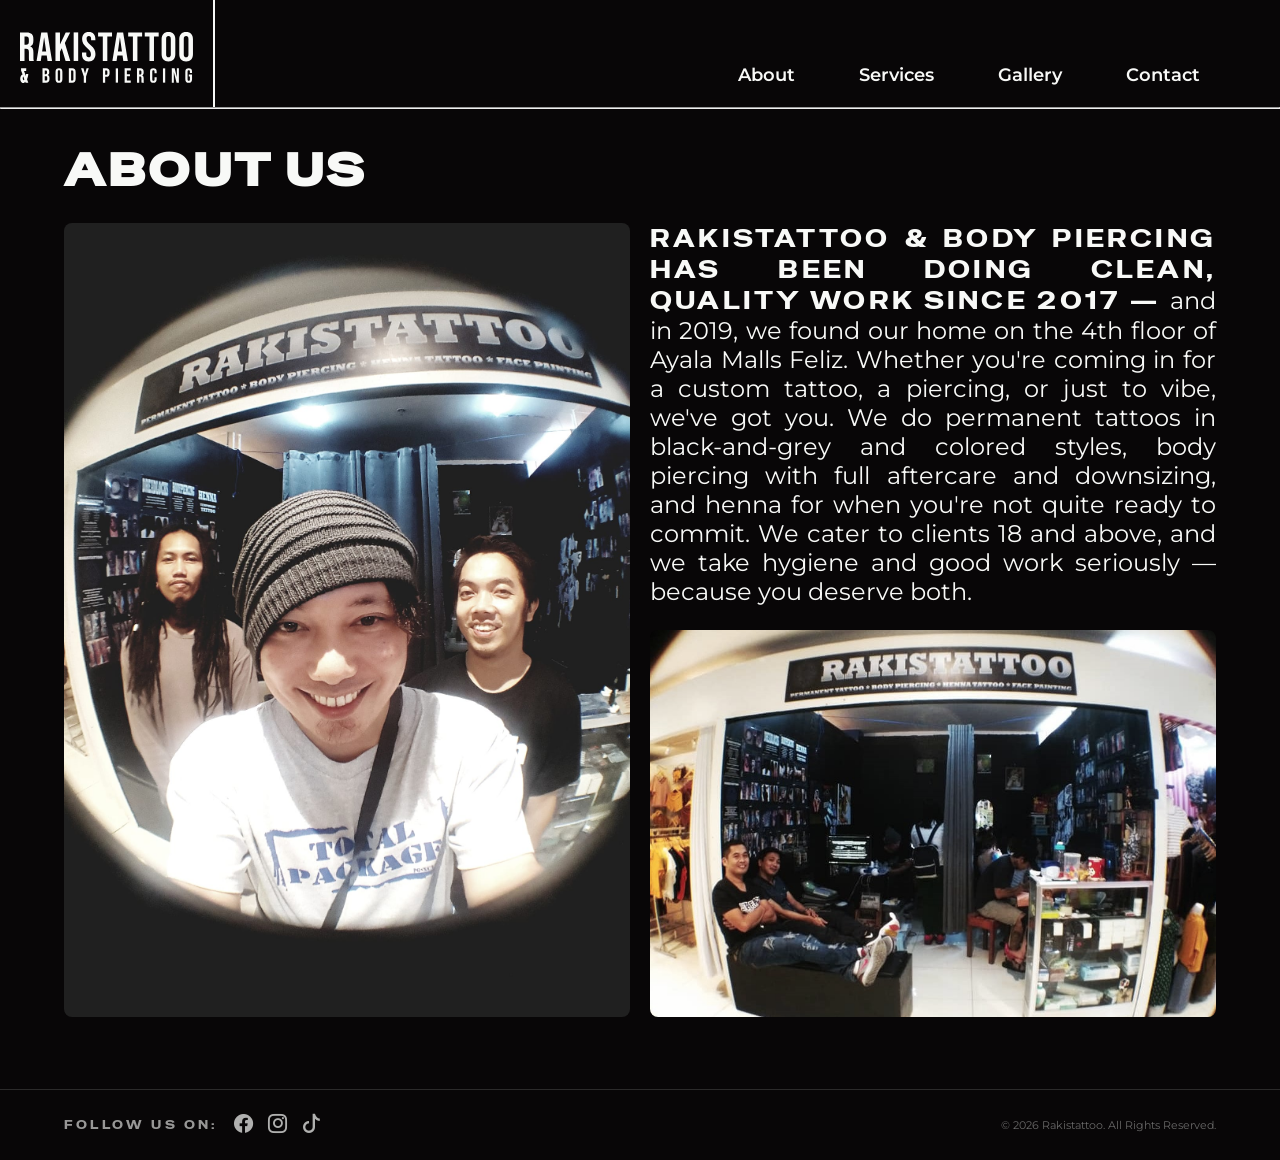
==== about.html @ 9f02021a "responiveness" ====
<!DOCTYPE html>
<html lang="en">
<head>
    <meta charset="UTF-8">
    <meta name="viewport" content="width=device-width, initial-scale=1.0">
    <title>Rakistattoo - About</title>
    <!-- <base href="/WBDV111_MidtermLabExam-RAKISTATTOO/"> -->
    <link rel="stylesheet" href="https://cdn.jsdelivr.net/npm/bootstrap-icons/font/bootstrap-icons.css">
    <link rel="preconnect" href="https://fonts.googleapis.com">
    <link rel="preconnect" href="https://fonts.gstatic.com" crossorigin>
    <link href="https://fonts.googleapis.com/css2?family=Bebas+Neue&family=Montserrat:ital,wght@0,100..900;1,100..900&family=Special+Gothic+Expanded+One&display=swap" rel="stylesheet">
    <link rel="stylesheet" href="css/style.css">
</head>
<body>
    
    <header>
        <div class="brand">
            <a href="index.html">
                <img src="images/brand.svg">
            </a>
        </div>
        <nav class="navigation">
            <ul>
                <li><a href="about.html">About</a></li>
                <li><a href="services.html">Services</a></li>
                <li><a href="gallery.html">Gallery</a></li>
                <li><a href="contact.html">Contact</a></li>
            </ul>
        <button class="hamburger">
            <i class="bi bi-list"></i>
        </button>
        </nav>
    </header>

    <hr>

    <main>
        <h1>About Us</h1>
        <section class="about">
            <div class="about-image-main">
                <img src="images/full-res/about-us-1.jpg">
            </div>
            <div class="about-side-container">
                <div class="about-text">
                    <p>
                        <span class="emphasized">
                            Rakistattoo & Body Piercing has been doing clean, quality work since 2017 —

                        </span>

                        and in 2019, we found our home on the 4th floor of Ayala Malls Feliz. Whether 
                        you're coming in for a custom tattoo, a piercing, or just to vibe, we've got you. 
                        We do permanent tattoos in black-and-grey and colored styles, body piercing with 
                        full aftercare and downsizing, and henna for when you're not quite ready to commit. 
                        We cater to clients 18 and above, and we take hygiene and good work seriously — 
                        because you deserve both.
                    </p>
                </div>

                <div class="about-accent-images">
                    <img src="images/full-res/about-us-3.jpg">
                </div>
            </div>
        </section>
    </main>

    <footer>
        <div class="footer-socials">
            
            <p class="footer-socials__label">Follow Us On:</p>
            <ul class="footer-socials__list">
                <li>
                    <a href="https://www.facebook.com/rakistattoo/">
                        <i class="bi bi-facebook"></i>
                    </a>
                </li>
                <li>
                    <a href="https://www.instagram.com/rakistattoo/">
                        <i class="bi bi-instagram"></i>
                    </a>
                </li>
                <li>
                    <a href="https://www.tiktok.com/@rakistattoo">
                        <i class="bi bi-tiktok"></i>
                    </a>
                </li>
            </ul>
        </div>
        <div class="footer-copyright">
            <p>&copy; 2026 Rakistattoo. All Rights Reserved.</p>
        </div>
    </footer>

















    <script src="js/script.js"></script>

</body>
</html>
---- css/style.css ----
/* ============================================================
   RAKISTATTOO — Main Stylesheet
   ============================================================
   TABLE OF CONTENTS
   1. Variables & Reset
   2. Typography
   3. Header & Navigation
   4. Hero
   5. Features
   6. Marquee
   7. About
   8. Services & Tables
   9. Gallery & Lightbox
   10. Contact
   11. Footer
   12. Media Queries
   ============================================================ */


/* ============================================================
   1. VARIABLES & RESET
   ============================================================ */

:root {
    --bg-color: #F8F9F7;
    --text-main: #3E3A41;
    --ink-black: #080607;
    --accent-gold: #BEB376;
    --muted-gray: #7B7A7E;
}

* {
    margin: 0;
    padding: 0;
    box-sizing: border-box;
}

body {
    background-color: #080607;
    margin: auto 0;
}

body::before {
    content: '';
    position: fixed;
    top: 0;
    left: 0;
    width: 100%;
    height: 100%;
    background-image: url('/images/bg-texture.jpg');
    background-size: cover;
    background-repeat: no-repeat;
    background-attachment: fixed;
    z-index: -1;
    filter: brightness(0.8) opacity(0.5) contrast(150%);
}

main {
    padding: 2rem 5%;
}

hr {
    color: #F8F9F7;
    margin: 0;
}


/* ============================================================
   2. TYPOGRAPHY
   ============================================================ */

.font-header {
    font-family: "Bebas Neue", sans-serif;
    color: #F8F9F7;
    font-size: clamp(1.5rem, 3vw, 3rem);
    font-weight: 500;
    letter-spacing: 1px;
}

.font-title, h1, h2 {
    font-family: "Special Gothic Expanded One", sans-serif;
    text-transform: uppercase;
    letter-spacing: 0.2rem;
    font-size: clamp(1rem, 5vh, 3.75rem);
    color: #F8F9F7;
    padding: 0;
    margin-bottom: 1rem;
}

.font-regular, p {
    font-family: "Montserrat", sans-serif;
}

.emphasized {
    font-family: "Special Gothic Expanded One", sans-serif;
    font-size: 1.5rem;
    text-transform: uppercase;
    letter-spacing: 0.2rem;
    margin: 0.2rem 0;
}

a i {
    text-decoration: none;
    color: #F8F9F7;
}


/* ============================================================
   3. HEADER & NAVIGATION
   ============================================================ */

header {
    position: relative;
    display: flex;
    flex-wrap: nowrap;
    justify-content: space-between;
    align-items: flex-end;
}

header a {
    margin: 0;
    text-decoration: none;
    color: inherit;
}

.brand {
    display: flex;
    align-items: center;
    font-family: "Bebas Neue", sans-serif;
    font-size: clamp(2rem, 5vw, 4rem);
    font-weight: 500;
    letter-spacing: 1px;
    border-right: 2px solid #F8F9F7;
    padding: clamp(20px, 2vw, 25px) clamp(20px, 1.5vw, 20px) clamp(0px, 1vw, 5px);
}

.brand img {
    height: clamp(2.5rem, 4vw, 5rem);
    width: auto;
}

.navigation {
    display: flex;
    justify-content: space-between;
    align-items: flex-end;
    padding: 0 5% 15px;
}

nav {
    margin: 0 1rem;
}

nav ul {
    display: flex;
    gap: clamp(3.5rem, 5vw, 10rem);
    list-style: none;
    color: #F8F9F7;
    font-family: "Montserrat", sans-serif;
    font-size: clamp(0.875rem, 1.5vw, 1.125rem);
    font-weight: 600;
    white-space: nowrap;
}

nav ul li a {
    display: inline-block;
    position: relative;
    padding-bottom: 0.5rem;
    line-height: 1;
}

nav ul li a span {
    display: inline-block;
}

nav ul li a::after {
    content: '';
    position: absolute;
    bottom: 0;
    left: 50%;
    width: 0;
    height: 2px;
    background: #F8F9F7;
    transition: width 0.3s ease;
    transform: translateX(-50%);
}

nav ul li a:hover::after,
nav ul li a.active::after {
    width: 100%;
}

.hamburger {
    color: #F8F9F7;
    display: none;
}


/* ============================================================
   4. HERO
   ============================================================ */

.hero {
    position: relative;
    display: flex;
    flex-direction: column;
    justify-content: center;
    gap: 20px;
    width: 100%;
    padding: 0 10%;
    min-height: 85vh;
    overflow: hidden;
    background-color: #F8F9F7;
    color: #080607;
    margin: 0;
    text-align: justify;
    text-justify: inter-word;
}

.hero-text {
    position: relative;
    z-index: 2;
}

.hero h1 {
    font-size: clamp(3rem, 4vw, 5.5rem);
    color: #080607;
    -webkit-text-stroke: 0.1px rgba(0, 0, 0, 0.8);
    text-align: left;
    position: relative;
    padding: 10px;
    margin: 0 0 1rem;
    z-index: 2;
}

.hero p {
    position: relative;
    z-index: 2;
    font-size: clamp(1.3rem, 2.5vw, 1.7rem);
    font-weight: 500;
    text-align: justify;
    line-height: 1.4rem;
    padding: 10px;
    margin: 0 0 1rem;
}

.hero img {
    position: absolute;
    top: 0;
    left: 0;
    width: 100%;
    height: 100%;
    object-fit: cover;
    object-position: 0% 50%;
    z-index: 1;
    opacity: 0.4;
    filter: blur(2.5px) contrast(100%) invert(1);
    transform: scale(1.1);
}

.cycle-word {
    display: inline;
    line-height: 1;
    min-width: 100%;
    transition: color 0.4s ease;
}

.hero h1:hover .cycle-word {
    color: #ffffff;
}

.cta-button {
    position: relative;
    z-index: 5;
    background: rgba(255, 255, 255, 0.1);
    backdrop-filter: blur(3px) contrast(200%);
    border: 2px solid rgba(0, 0, 0, 0.4);
    border-radius: 8px;
    color: #080607;
    -webkit-text-stroke: 1px rgba(19, 18, 18, 0.474);
    padding: 10px 25px;
    font-family: "Special Gothic Expanded One", sans-serif;
    text-transform: uppercase;
    letter-spacing: 0.2rem;
    text-decoration: none;
    text-align: center;
    display: block;
    margin: 30px auto;
    width: 100%;
    max-width: 95%;
}


/* ============================================================
   5. FEATURES
   ============================================================ */

.features {
    display: flex;
    flex-direction: column;
    gap: 2rem;
    margin: 2rem 0 0;
}

.feature-card {
    background: #F8F9F7;
    padding: 2rem;
    box-shadow: 0 4px 8px rgba(0, 0, 0, 0.1);
}

.feature-card:nth-child(1) { background: #F8F9F7; }
.feature-card:nth-child(2) { background: #f1ece8; }
.feature-card:nth-child(3) { background: rgb(237, 234, 225); }

.feature-card p {
    background: none;
    padding: 0;
}


/* ============================================================
   6. MARQUEE
   ============================================================ */

.marquee {
    overflow: hidden;
    width: 100%;
    padding: 10px 0;
    margin: 0;
    -webkit-mask-image: linear-gradient(to right, transparent, black 2%, black 98%, transparent);
    mask-image: linear-gradient(to right, transparent, black 2%, black 98%, transparent);
}

.marquee p {
    white-space: nowrap;
    display: block;
    width: 100%;
    font-size: clamp(0.52rem, 1vw, 3rem);
    text-align-last: justify;
    color: #F8F9F7;
    opacity: 0.7;
    padding: 20px 0;
}

.marquee-content {
    display: grid;
    grid-auto-flow: column;
    grid-auto-columns: 16rem;
    gap: 1.5rem;
    width: max-content;
    margin: 1rem;
    animation: marquee-animate 30s linear infinite;
}

.marquee-content img {
    width: 16rem;
    height: 20rem;
    object-fit: cover;
    border-radius: 8px;
}

@keyframes marquee-animate {
    from { transform: translateX(0); }
    to { transform: translateX(-50%); }
}

.gallery-button {
    position: relative;
    z-index: 5;
    background: rgba(30, 25, 17, 0.1);
    border: 2px solid rgba(251, 251, 251, 0.4);
    border-radius: 8px;
    color: #F8F9F7;
    padding: 10px 25px;
    font-family: "Special Gothic Expanded One", sans-serif;
    text-transform: uppercase;
    letter-spacing: 0.2rem;
    text-decoration: none;
    text-align: center;
    display: block;
    margin: 40px auto 30px;
    width: 100%;
    max-width: 95%;
}


/* ============================================================
   7. ABOUT
   ============================================================ */

.about {
    display: grid;
    grid-template-columns: 1fr 1fr;
    gap: 20px;
    align-items: stretch;
    height: 90vh;
    padding: 0.5rem 0;
}

.about h1 {
    padding: 0.5rem 0;
}

.about-image-main {
    height: 100%;
    min-height: 0;
}

.about-image-main img {
    width: 100%;
    height: 100%;
    object-fit: cover;
    border-radius: 8px;
}

.about-side-container {
    display: grid;
    grid-template-rows: 1fr 1fr;
    gap: 20px;
    min-height: 0;
}

.about-accent-images {
    min-height: 0;
}

.about-accent-images img {
    width: 100%;
    height: 100%;
    object-fit: cover;
    border-radius: 8px;
    object-position: center 60%;
    filter:grayscale(30%) hue-rotate(-5deg);
}

.about-text p {
    line-height: clamp(1.2, 2.5vw, 2.2);
    text-align: justify;
    font-size: clamp(0.5rem, 2vw + 1rem, 1.5rem);
    color: #F8F9F7;
}


/* ============================================================
   8. SERVICES & TABLES
   ============================================================ */

.services-pricetables {
    padding: 1rem 0;
}

.services-pricetables h2 {
    font-family: "Special Gothic Expanded One", sans-serif;
    text-transform: uppercase;
    color: #F8F9F7;
    font-size: clamp(1.5rem, 3.5vw, 3rem);
    padding: clamp(0.5rem, 0.5vw, 1.5rem) 0;
    margin-top: 1rem;
}

table {
    width: 100%;
    table-layout: fixed;
    border-collapse: collapse;
    font-family: "Montserrat", sans-serif;
    color: #F8F9F7;
    margin-bottom: 2rem;
}

thead {
    border-bottom: 2px solid #F8F9F7;
}

th {
    font-family: "Special Gothic Expanded One", sans-serif;
    text-transform: uppercase;
    font-size: clamp(1rem, 1.25vw, 2.5rem);
    letter-spacing: 0.1rem;
    padding: clamp(1rem, 2vw, 2rem) 0;
    text-align: left;
}

td {
    padding: clamp(0.65rem, 1.5vw, 1.25rem) clamp(0.25rem, 0.5vw, 0.75rem);
    font-size: clamp(1rem, 2vw, 2.5rem);
    vertical-align: middle;
}

tr {
    border-bottom: 1px solid rgba(248, 249, 247, 0.15);
}

tr:last-child td {
    border-bottom: none;
}

td:first-child {
    width: 60%;
}

.price {
    text-align: right;
}

tr:hover td {
    background-color: rgba(248, 249, 247, 0.05);
}

tr:hover td:first-child {
    border-right: 1px solid #F8F9F7;
}


/* ============================================================
   9. GALLERY & LIGHTBOX
   ============================================================ */

.grid {
    display: grid;
    grid-template-columns: repeat(3, 1fr);
    justify-content: center;
    align-content: center;
    grid-gap: clamp(6px, 1vw, 16px);
    margin: 1.5rem 0;
}

.gallery-item {
    aspect-ratio: 1 / 1;
    overflow: hidden;
}

.gallery-item img {
    width: 100%;
    height: 100%;
    object-fit: cover;
    object-position: center;
    cursor: pointer;
}

#lightbox {
    position: fixed;
    z-index: 999;
    top: 0;
    width: 100%;
    height: 100%;
    background-color: rgba(0, 0, 0, 0.8);
    display: none;
}

#lightbox.active {
    display: flex;
    justify-content: center;
    align-items: center;
}

#lightbox.active img {
    max-width: 80%;
    max-height: 80vh;
    object-fit: contain;
}


/* ============================================================
   10. CONTACT
   ============================================================ */

.contact-location h2,
.contact-hours h2,
.contact-methods h2 {
    text-align: left;
}

.contact-location h2 {
    padding: 0 2rem;
}

.contact-grid {
    display: grid;
    grid-template-columns: 1fr 1fr;
    grid-template-rows: auto auto;
    gap: 2rem;
}

.contact-location {
    grid-column: 1;
    grid-row: 1 / 3;
    border-right: 1px solid rgba(248, 249, 247, 0.15);
    padding-right: 2rem;
}

.contact-hours {
    grid-column: 2;
    grid-row: 1;
    padding: 0 2rem 2rem;
}

.contact-methods {
    grid-column: 2;
    grid-row: 2;
    padding: 2rem;
}

.map-embed {
    padding: 1rem;
    border: 2px solid #F8F9F7;
    border-radius: 8px;
    display: block;
    width: min(90vw, 60vh);
    margin: 1rem auto;
}

.map-embed iframe {
    filter: invert(100%) hue-rotate(180deg);
    display: block;
    width: 100%;
    aspect-ratio: 1;
    border-radius: 4px;
}

address {
    font-family: "Montserrat", sans-serif;
    font-style: normal;
    color: #F8F9F7;
    font-size: clamp(0.875rem, 1.8vw, 1.125rem);
    text-align: justify;
    line-height: 2;
    margin-top: 1rem;
    padding: 0 1.6rem;
}

.contact-hours p {
    font-family: "Montserrat", sans-serif;
    color: #F8F9F7;
    font-size: clamp(1rem, 1.5vw, 1.125rem);
    line-height: 2;
}

.contact-methods ul {
    list-style: none;
    font-family: "Montserrat", sans-serif;
    color: #F8F9F7;
    font-size: clamp(0.875rem, 1.8vw, 1.125rem);
    line-height: 2;
}


/* ============================================================
   11. FOOTER
   ============================================================ */

footer {
    display: flex;
    justify-content: space-between;
    align-items: center;
    color: #F8F9F7;
    padding: 1.5rem 5%;
    margin-top: 2rem;
    border-top: 1px solid rgba(248, 249, 247, 0.15);
}

.footer-socials {
    display: flex;
    align-items: center;
    gap: 15px;
}

.footer-socials__label {
    font-family: "Special Gothic Expanded One", sans-serif;
    text-transform: uppercase;
    letter-spacing: 0.2rem;
    font-size: 0.75rem;
    opacity: 0.6;
}

footer ul {
    list-style: none;
    display: flex;
    gap: 15px;
}

footer ul li a i {
    font-size: 1.2rem;
    opacity: 0.7;
    transition: opacity 0.2s ease;
}

footer ul li a:hover i {
    opacity: 1;
}

.footer-copyright {
    font-family: "Montserrat", sans-serif;
    font-size: 0.7rem;
    opacity: 0.4;
}

/* ============================================================
   12. MEDIA QUERIES
   ============================================================ */

@media (max-width: 768px) {
    .hamburger {
        display: block;
        background: none;
        border: none;
        font-size: 2rem;
        cursor: pointer;
    }

    nav ul {
        position: fixed;
        top: 0;
        right: -100%;
        width: 70%;
        height: 100vh;
        background: #080607;
        flex-direction: column;
        gap: 2rem;
        padding: 5rem 2rem;
        transition: right 0.3s ease;
        display: flex;
        z-index: 1000;
    }

    nav ul.open {
        right: 0;
    }

    nav ul li a {
        font-size: clamp(1.5rem, 4vw, 2.5rem);
        
    }

    nav ul li {
        border-bottom: 1px solid rgba(248, 249, 247, 0.15);
        padding-bottom: 1rem;
    }

    nav ul li:last-child {
        border-bottom: none;
    }

    nav ul li a::after {
        display: none;
    }

    .hero h1 {
        white-space: normal;
        font-size: clamp(1.8rem, 7vw, 5rem);
        margin: 0;
    }

    .hero p {
        margin: 0;
    }

    .hero img {
        object-position: 30% 40%;
    }

    .about {
        grid-template-columns: 1fr;
    }

    .about {
        height: auto;
        min-height: 0;
    }

    .about-text p {
        font-size: clamp(0.5rem, 2.5vw, 0.85rem);
        line-height: 1.4;
    }

    .emphasized {
        font-size: clamp(0.6rem, 3vw, 1rem);
    }

    .about-side-container {
        grid-template-rows: auto;
        height: auto;
    }

    .contact-grid {
        grid-template-columns: 1fr;
    }

    .contact-location,
    .contact-hours,
    .contact-methods {
        grid-column: 1;
        grid-row: auto;
    }

    .contact-location {
        border-right: none;
        padding-right: 0;
    }

    .contact-hours {
        border-bottom: none;
        padding-bottom: 0;
    }
}

@media (min-width: 768px) {
    .services-pricetables h2 {
        font-size: clamp(1rem, 2vw, 1.5rem);
    }

    th {
        font-size: clamp(0.7rem, 1vw, 1rem);
    }

    td {
        font-size: clamp(0.8rem, 1.2vw, 1.1rem);
    }

    .services-pricetables {
        display: grid;
        grid-template-columns: 1fr 1fr;
        gap: 2rem;
        align-items: stretch;
    }

    .services-pricetables h1,
    .services-pricetables h2 {
        grid-column: 1 / -1;
    }

    .table-group {
        display: flex;
        flex-direction: column;
    }

    .table-group table {
        flex: 1;
    }
}
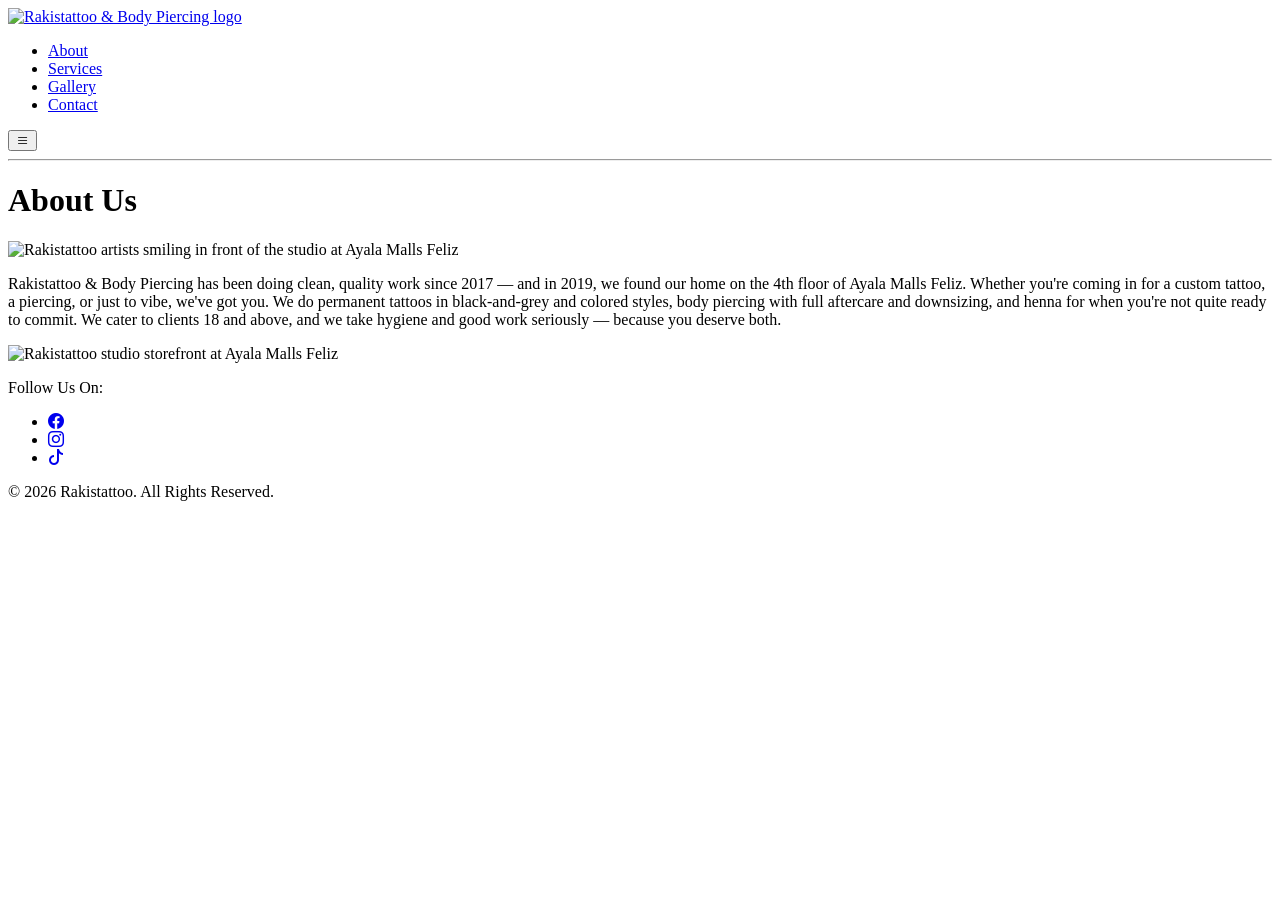
==== commit 41bd30c5: "accessibility and seo updates" ====
--- a/about.html
+++ b/about.html
@@ -3,8 +3,9 @@
 <head>
     <meta charset="UTF-8">
     <meta name="viewport" content="width=device-width, initial-scale=1.0">
+    <meta name="description" content="Learn about Rakistattoo & Body Piercing, serving clients since 2017 at Ayala Malls Feliz with permanent tattoos, piercings, and henna.">
     <title>Rakistattoo - About</title>
-    <!-- <base href="/WBDV111_MidtermLabExam-RAKISTATTOO/"> -->
+    <base href="/WBDV111_MidtermLabExam-RAKISTATTOO/">
     <link rel="stylesheet" href="https://cdn.jsdelivr.net/npm/bootstrap-icons/font/bootstrap-icons.css">
     <link rel="preconnect" href="https://fonts.googleapis.com">
     <link rel="preconnect" href="https://fonts.gstatic.com" crossorigin>
@@ -16,7 +17,7 @@
     <header>
         <div class="brand">
             <a href="index.html">
-                <img src="images/brand.svg">
+                <img src="images/brand.svg" alt="Rakistattoo & Body Piercing logo">
             </a>
         </div>
         <nav class="navigation">
@@ -38,7 +39,7 @@
         <h1>About Us</h1>
         <section class="about">
             <div class="about-image-main">
-                <img src="images/full-res/about-us-1.jpg">
+                <img src="images/full-res/about-us-1.jpg" alt="Rakistattoo artists smiling in front of the studio at Ayala Malls Feliz">
             </div>
             <div class="about-side-container">
                 <div class="about-text">
@@ -58,7 +59,7 @@
                 </div>
 
                 <div class="about-accent-images">
-                    <img src="images/full-res/about-us-3.jpg">
+                    <img src="images/full-res/about-us-3.jpg" alt="Rakistattoo studio storefront at Ayala Malls Feliz ">
                 </div>
             </div>
         </section>
--- a/css/style.css
+++ b/css/style.css
@@ -57,6 +57,7 @@
 
 main {
     padding: 2rem 5%;
+    overflow-x: hidden;
 }
 
 hr {
@@ -204,6 +205,7 @@
     display: flex;
     flex-direction: column;
     justify-content: center;
+    border-radius: 2px;
     gap: 20px;
     width: 100%;
     padding: 0 10%;
@@ -305,11 +307,20 @@
     background: #F8F9F7;
     padding: 2rem;
     box-shadow: 0 4px 8px rgba(0, 0, 0, 0.1);
+    border-radius: 2px;
+    opacity: 0;
+    transform: translateX(80px);
+    transition: opacity 1.2s ease, transform 0.6s ease;
+}
+
+.feature-card.visible {
+    opacity: 1;
+    transform: translateX(0);
 }
 
 .feature-card:nth-child(1) { background: #F8F9F7; }
-.feature-card:nth-child(2) { background: #f1ece8; }
-.feature-card:nth-child(3) { background: rgb(237, 234, 225); }
+.feature-card:nth-child(2) { background: #EDEEE9; }
+.feature-card:nth-child(3) { background: #D4D5D0  ; }
 
 .feature-card p {
     background: none;
@@ -326,8 +337,6 @@
     width: 100%;
     padding: 10px 0;
     margin: 0;
-    -webkit-mask-image: linear-gradient(to right, transparent, black 2%, black 98%, transparent);
-    mask-image: linear-gradient(to right, transparent, black 2%, black 98%, transparent);
 }
 
 .marquee p {
@@ -377,9 +386,8 @@
     text-decoration: none;
     text-align: center;
     display: block;
-    margin: 40px auto 30px;
-    width: 100%;
-    max-width: 95%;
+    margin: 40px auto 0px;
+    width: 80vw;
 }
 
 
@@ -520,7 +528,7 @@
     justify-content: center;
     align-content: center;
     grid-gap: clamp(6px, 1vw, 16px);
-    margin: 1.5rem 0;
+    margin: 1.5rem 0 0;
 }
 
 .gallery-item {
@@ -597,6 +605,12 @@
     grid-column: 2;
     grid-row: 2;
     padding: 2rem;
+}
+
+.contact-methods li a {
+    text-align: justify;
+    text-decoration: none;
+    color: #F8F9F7;
 }
 
 .map-embed {
@@ -653,7 +667,7 @@
     align-items: center;
     color: #F8F9F7;
     padding: 1.5rem 5%;
-    margin-top: 2rem;
+    margin-top: 1.5rem;
     border-top: 1px solid rgba(248, 249, 247, 0.15);
 }
 
@@ -835,4 +849,5 @@
     .table-group table {
         flex: 1;
     }
-}+}
+
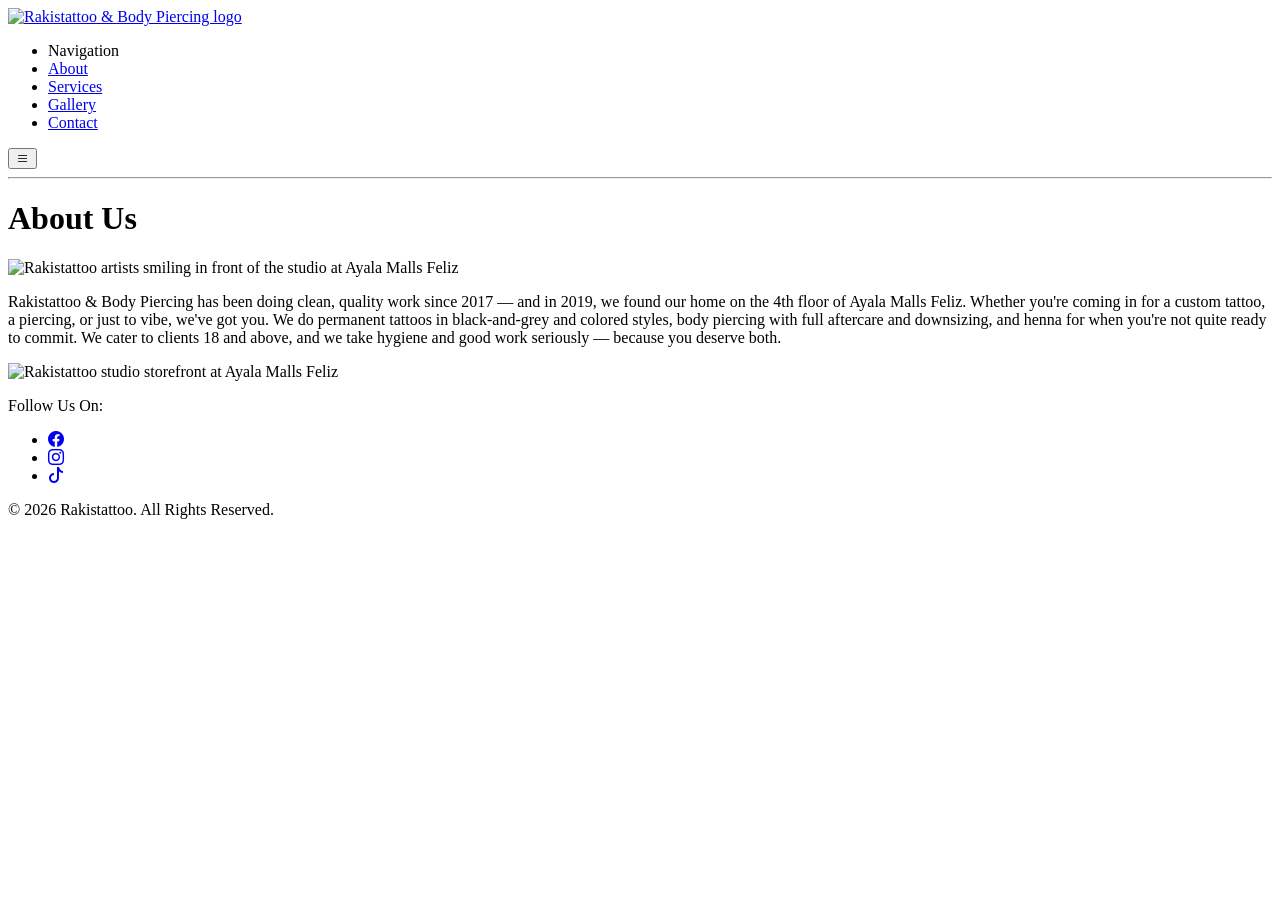
==== commit d982f0cc: "sidebar" ====
--- a/about.html
+++ b/about.html
@@ -6,6 +6,7 @@
     <meta name="description" content="Learn about Rakistattoo & Body Piercing, serving clients since 2017 at Ayala Malls Feliz with permanent tattoos, piercings, and henna.">
     <title>Rakistattoo - About</title>
     <base href="/WBDV111_MidtermLabExam-RAKISTATTOO/">
+    <link rel="icon" type="image/png" href="images/thumbnails/favicon.png">
     <link rel="stylesheet" href="https://cdn.jsdelivr.net/npm/bootstrap-icons/font/bootstrap-icons.css">
     <link rel="preconnect" href="https://fonts.googleapis.com">
     <link rel="preconnect" href="https://fonts.gstatic.com" crossorigin>
@@ -22,6 +23,7 @@
         </div>
         <nav class="navigation">
             <ul>
+                <li class="nav-label">Navigation</li>
                 <li><a href="about.html">About</a></li>
                 <li><a href="services.html">Services</a></li>
                 <li><a href="gallery.html">Gallery</a></li>
@@ -92,21 +94,7 @@
         </div>
     </footer>
 
-
-
-
-
-
-
-
-
-
-
-
-
-
-
-
+    <div class="backdrop"></div>
 
     <script src="js/script.js"></script>
 
--- a/css/style.css
+++ b/css/style.css
@@ -47,7 +47,7 @@
     left: 0;
     width: 100%;
     height: 100%;
-    background-image: url('/images/bg-texture.jpg');
+    background-image: url('images/bg-texture.jpg');
     background-size: cover;
     background-repeat: no-repeat;
     background-attachment: fixed;
@@ -63,6 +63,21 @@
 hr {
     color: #F8F9F7;
     margin: 0;
+}
+
+.backdrop {
+    position: fixed;
+    inset: 0;
+    background: rgba(0, 0, 0, 0.4);
+    z-index: 999;
+    opacity: 0;
+    pointer-events: none;
+    transition: opacity 0.3s ease;
+}
+
+.backdrop.visible {
+    opacity: 1;
+    pointer-events: auto;
 }
 
 
@@ -226,8 +241,6 @@
 .hero h1 {
     font-size: clamp(3rem, 4vw, 5.5rem);
     color: #080607;
-    -webkit-text-stroke: 0.1px rgba(0, 0, 0, 0.8);
-    text-align: left;
     position: relative;
     padding: 10px;
     margin: 0 0 1rem;
@@ -266,9 +279,9 @@
     transition: color 0.4s ease;
 }
 
-.hero h1:hover .cycle-word {
+/* .hero h1:hover .cycle-word {
     color: #ffffff;
-}
+} */
 
 .cta-button {
     position: relative;
@@ -287,8 +300,15 @@
     text-align: center;
     display: block;
     margin: 30px auto;
-    width: 100%;
     max-width: 95%;
+    transition: background 0.3s ease, color 0.3s ease, border-color 0.3s ease;
+}
+
+.cta-button:hover {
+    background: rgba(0, 0, 0, 0.85);
+    color: #fff;
+    -webkit-text-stroke: 1px rgba(255, 255, 255, 0.4);
+    border-color: rgba(0, 0, 0, 0.8);
 }
 
 
@@ -304,6 +324,8 @@
 }
 
 .feature-card {
+    position: relative;
+    overflow: hidden;
     background: #F8F9F7;
     padding: 2rem;
     box-shadow: 0 4px 8px rgba(0, 0, 0, 0.1);
@@ -318,9 +340,22 @@
     transform: translateX(0);
 }
 
+.feature-number {
+    position:absolute;
+    top: 50%;
+    transform: translateY(-50%);
+    right: 1rem;
+    font-family: 'Bebas Neue', sans-serif;
+    font-size: clamp(5rem, 10vw, 8rem);
+    color: rgba(0, 0, 0, 0.06);
+    line-height: 1;
+    pointer-events: none;
+    user-select: none;
+}
+
 .feature-card:nth-child(1) { background: #F8F9F7; }
 .feature-card:nth-child(2) { background: #EDEEE9; }
-.feature-card:nth-child(3) { background: #D4D5D0  ; }
+.feature-card:nth-child(3) { background: #e0e1dd  ; }
 
 .feature-card p {
     background: none;
@@ -333,10 +368,15 @@
    ============================================================ */
 
 .marquee {
+    opacity: 0;
     overflow: hidden;
     width: 100%;
     padding: 10px 0;
-    margin: 0;
+    transition: opacity 1s ease;
+}
+
+.marquee.visible {
+    opacity: 1;
 }
 
 .marquee p {
@@ -388,7 +428,15 @@
     display: block;
     margin: 40px auto 0px;
     width: 80vw;
-}
+    transition: background 0.3s ease, color 0.3s ease, border-color 0.3s ease;
+}
+
+.gallery-button:hover {
+    background: #F8F9F7;
+    color: #080607;
+    border-color: #F8F9F7;
+}
+
 
 
 /* ============================================================
@@ -453,6 +501,8 @@
    ============================================================ */
 
 .services-pricetables {
+    max-width: 1100px;
+    margin: 0 auto;
     padding: 1rem 0;
 }
 
@@ -532,8 +582,16 @@
 }
 
 .gallery-item {
+    opacity: 0;
+    transform: translateY(20px);
+    transition: opacity 0.5s ease, transform 0.5s ease;
     aspect-ratio: 1 / 1;
     overflow: hidden;
+}
+
+.gallery-item.visible {
+    opacity: 1;
+    transform: translateY(0);
 }
 
 .gallery-item img {
@@ -542,6 +600,31 @@
     object-fit: cover;
     object-position: center;
     cursor: pointer;
+}
+
+.gallery-cta-button {
+    position: relative;
+    z-index: 5;
+    background: rgba(30, 25, 17, 0.1);
+    border: 2px solid rgba(251, 251, 251, 0.4);
+    border-radius: 8px;
+    color: #F8F9F7;
+    padding: 10px 25px;
+    font-family: "Special Gothic Expanded One", sans-serif;
+    text-transform: uppercase;
+    letter-spacing: 0.2rem;
+    text-decoration: none;
+    text-align: center;
+    display: block;
+    margin: 40px auto 0px;
+    width: 80vw;
+    transition: background 0.3s ease, color 0.3s ease, border-color 0.3s ease;
+}
+
+.gallery-cta-button:hover {
+    background: #F8F9F7;
+    color: #080607;
+    border-color: #F8F9F7;
 }
 
 #lightbox {
@@ -665,10 +748,12 @@
     display: flex;
     justify-content: space-between;
     align-items: center;
+    gap: 0.75rem;
     color: #F8F9F7;
     padding: 1.5rem 5%;
     margin-top: 1.5rem;
     border-top: 1px solid rgba(248, 249, 247, 0.15);
+    text-align: center;
 }
 
 .footer-socials {
@@ -727,9 +812,10 @@
         width: 70%;
         height: 100vh;
         background: #080607;
+        border-left: 2px solid rgba(248, 249, 247);
         flex-direction: column;
         gap: 2rem;
-        padding: 5rem 2rem;
+        padding: 5.5rem 2rem;
         transition: right 0.3s ease;
         display: flex;
         z-index: 1000;
@@ -739,9 +825,25 @@
         right: 0;
     }
 
+    .nav-label {
+        display: none;
+    }
+
+    nav ul.open .nav-label {
+        display: block;
+        font-family: "Special Gothic Expanded One", sans-serif;
+        font-size: 0.6rem;
+        letter-spacing: 0.3rem;
+        opacity: 0.3;
+        text-transform: uppercase;
+        border-bottom: none !important;
+        padding-bottom: 0 !important;
+        margin-bottom: -0.5rem;
+    }
+
     nav ul li a {
         font-size: clamp(1.5rem, 4vw, 2.5rem);
-        
+        opacity: 0.4;
     }
 
     nav ul li {
@@ -755,12 +857,22 @@
 
     nav ul li a::after {
         display: none;
+    }
+
+    nav ul.open li a.active {
+        opacity: 1;
+    
+    }
+
+    nav ul.open li a.active::after {
+    display: none;
     }
 
     .hero h1 {
         white-space: normal;
         font-size: clamp(1.8rem, 7vw, 5rem);
         margin: 0;
+        text-align: center;
     }
 
     .hero p {
@@ -849,5 +961,11 @@
     .table-group table {
         flex: 1;
     }
-}
-
+
+    footer {
+        flex-direction: row;
+        justify-content: space-between;
+        text-align: left;
+    }
+}
+
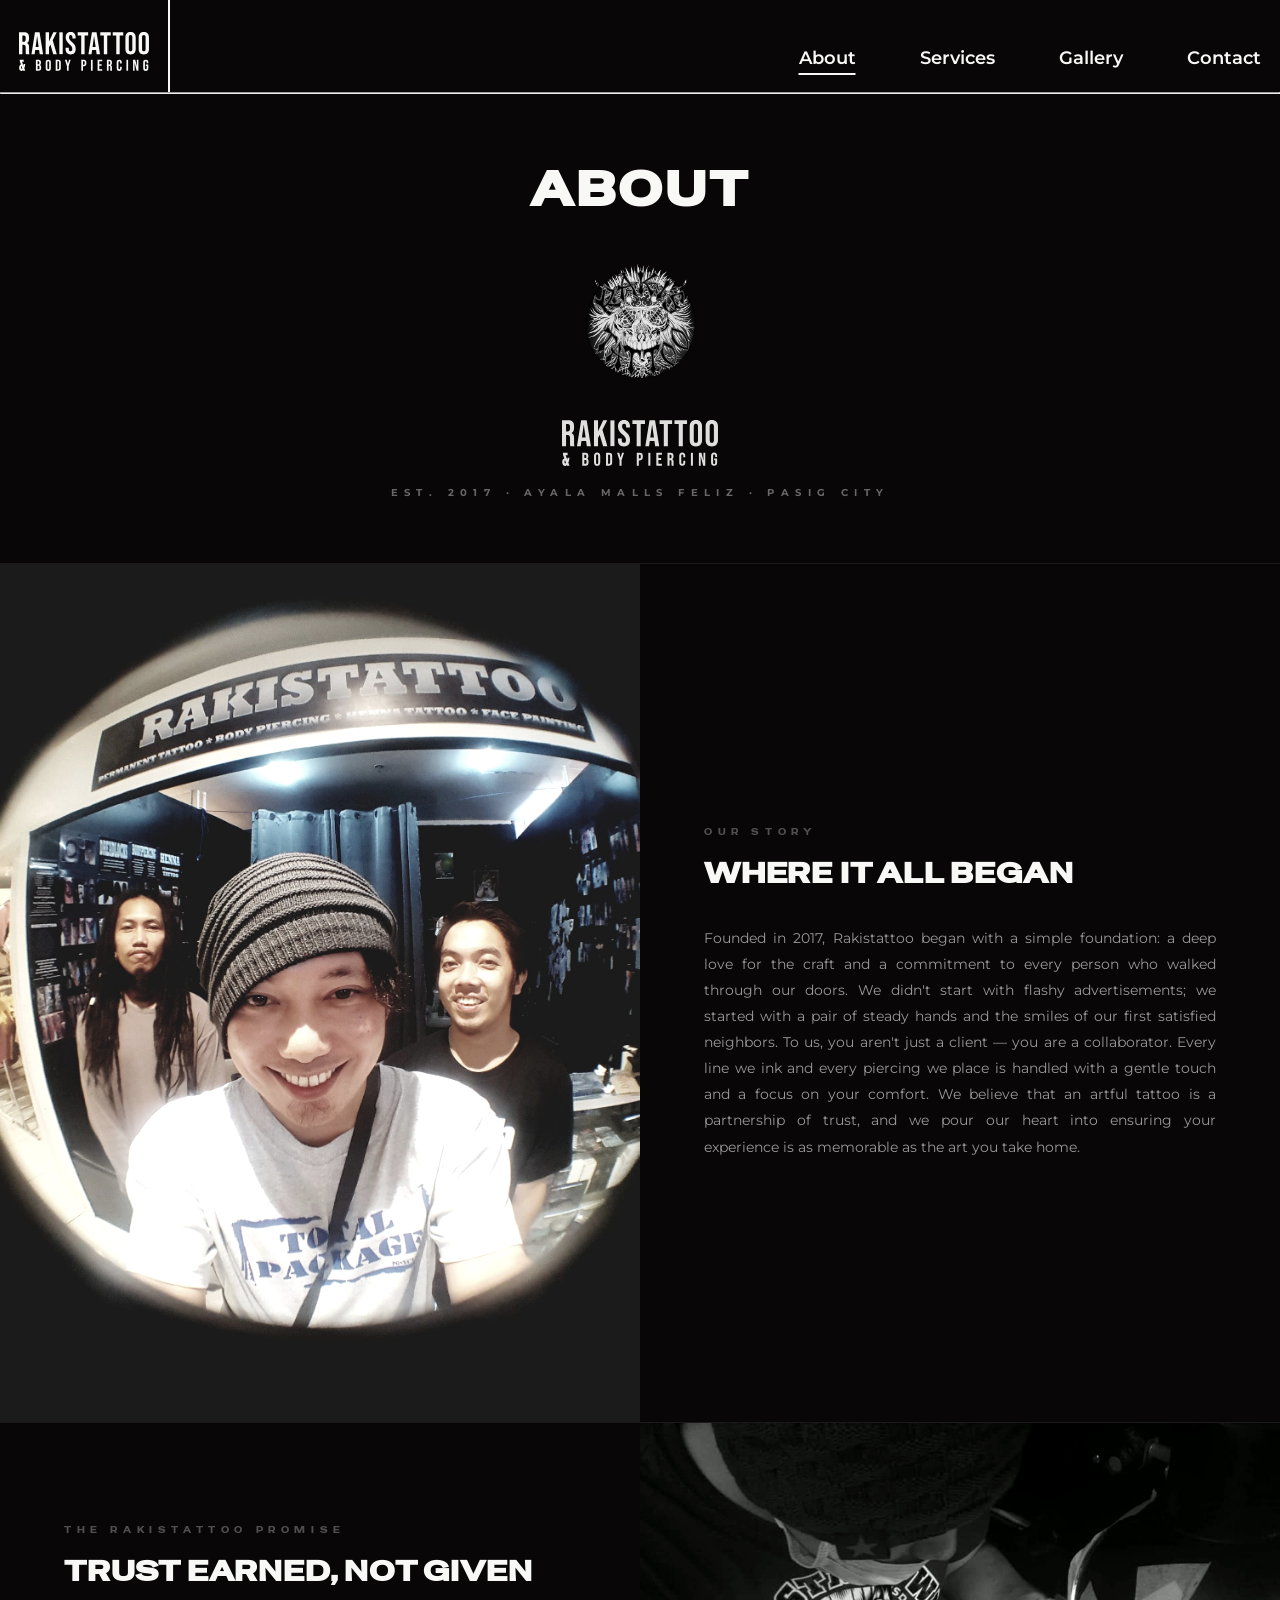
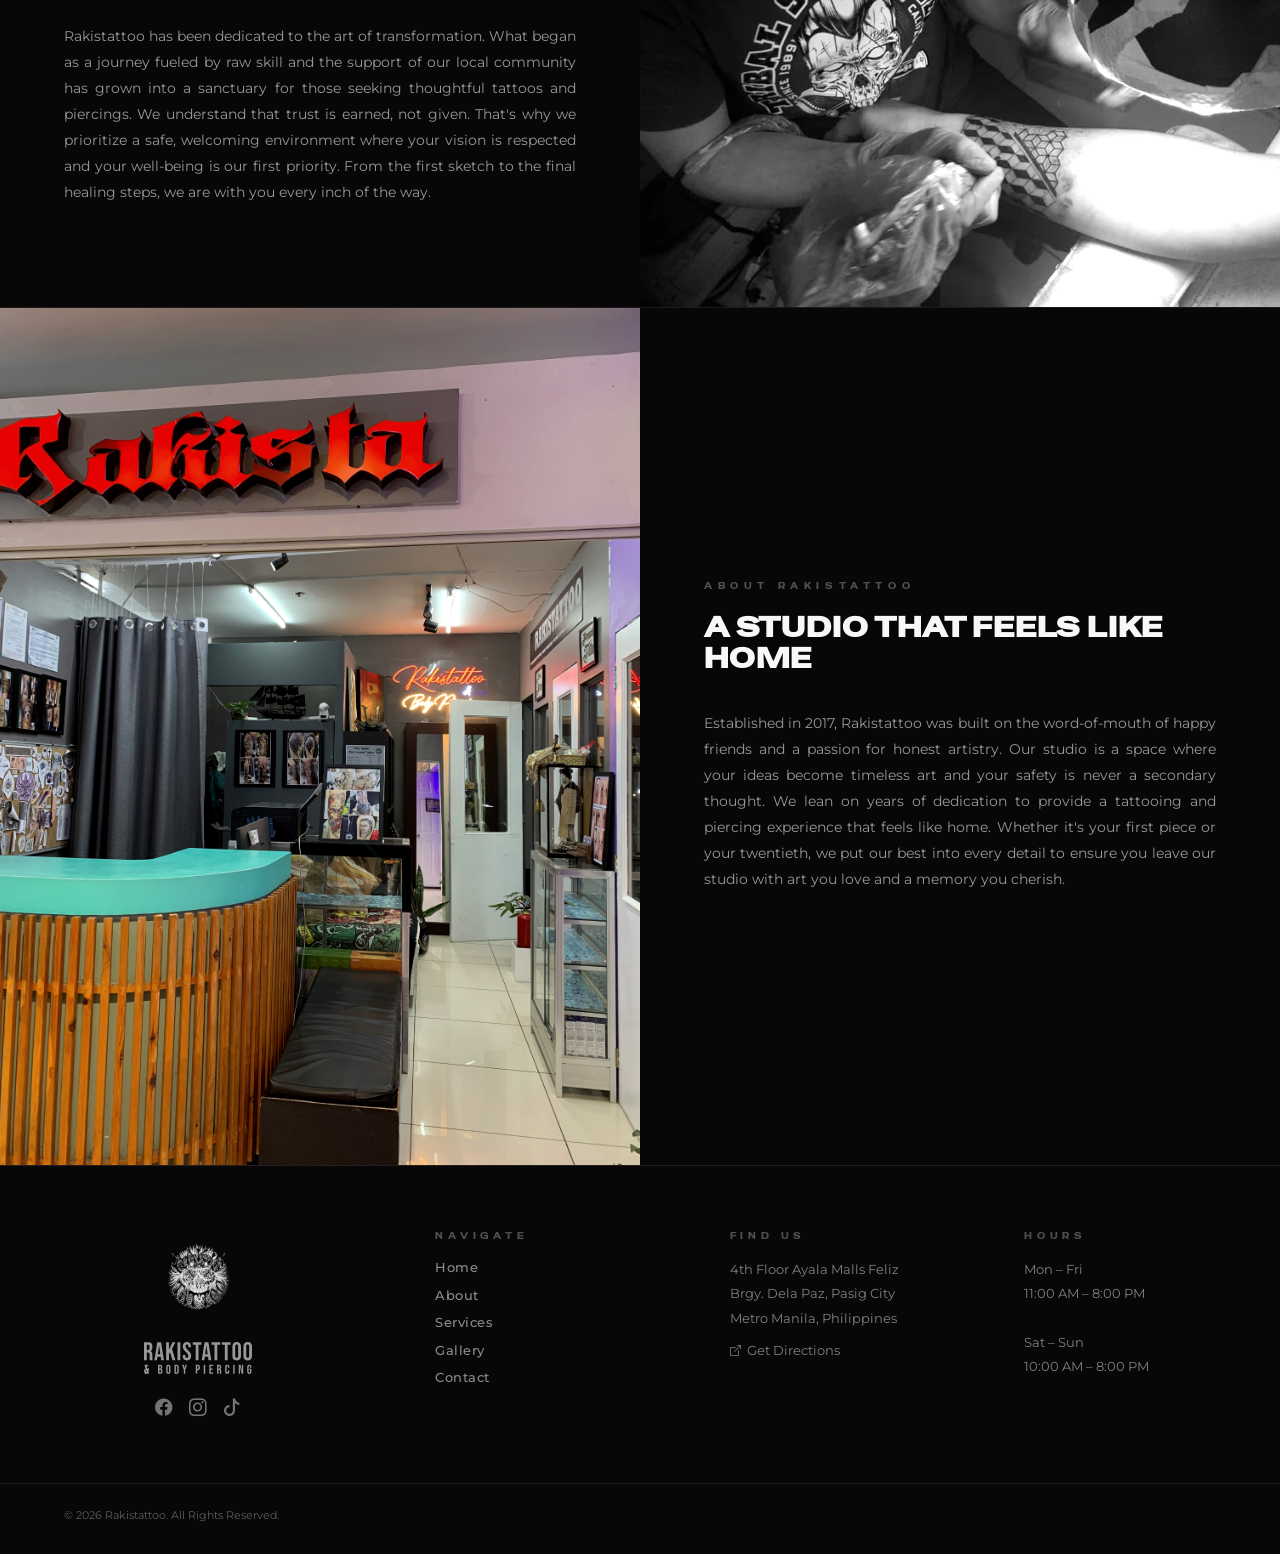
==== commit cfa431ac: "update" ====
--- a/about.html
+++ b/about.html
@@ -5,7 +5,6 @@
     <meta name="viewport" content="width=device-width, initial-scale=1.0">
     <meta name="description" content="Learn about Rakistattoo & Body Piercing, serving clients since 2017 at Ayala Malls Feliz with permanent tattoos, piercings, and henna.">
     <title>Rakistattoo - About</title>
-    <base href="/WBDV111_MidtermLabExam-RAKISTATTOO/">
     <link rel="icon" type="image/png" href="images/thumbnails/favicon.png">
     <link rel="stylesheet" href="https://cdn.jsdelivr.net/npm/bootstrap-icons/font/bootstrap-icons.css">
     <link rel="preconnect" href="https://fonts.googleapis.com">
@@ -13,7 +12,7 @@
     <link href="https://fonts.googleapis.com/css2?family=Bebas+Neue&family=Montserrat:ital,wght@0,100..900;1,100..900&family=Special+Gothic+Expanded+One&display=swap" rel="stylesheet">
     <link rel="stylesheet" href="css/style.css">
 </head>
-<body>
+<body class="page-about">
     
     <header>
         <div class="brand">
@@ -33,63 +32,135 @@
             <i class="bi bi-list"></i>
         </button>
         </nav>
+        <hr>
     </header>
 
-    <hr>
 
-    <main>
-        <h1>About Us</h1>
-        <section class="about">
-            <div class="about-image-main">
-                <img src="images/full-res/about-us-1.jpg" alt="Rakistattoo artists smiling in front of the studio at Ayala Malls Feliz">
+        <main>
+        <section class="about-hero">
+            <div class="about-hero-content">
+                <h1 class="about-hero-title">About</h1>
+                <img class="about-hero-logo"
+                    src="images/full-res/logow.webp"
+                    alt="Rakistattoo emblem">
+                <img class="about-hero-wordmark"
+                    src="images/brand.svg"
+                    alt="Rakistattoo & Body Piercing">
+                <p class="about-hero-eyebrow">Est. 2017 · Ayala Malls Feliz · Pasig City</p>
             </div>
-            <div class="about-side-container">
-                <div class="about-text">
-                    <p>
-                        <span class="emphasized">
-                            Rakistattoo & Body Piercing has been doing clean, quality work since 2017 —
+        </section>
+    
+        <!-- SECTION 1 — Our Story (team photo hidden on mobile via ID) -->
+        <section class="about-section" id="about-story">
+            <div class="about-section-img">
+                <img src="images/full-res/about-us-1.jpg"
+                    alt="Rakistattoo artists at the studio">
+            </div>
+            <div class="about-section-text">
+                <p class="section-label">Our Story</p>
+                <h2>Where It All Began</h2>
+                <p class="section-body">Founded in 2017, Rakistattoo began with a simple foundation: a deep love for the craft and a commitment to every person who walked through our doors. We didn't start with flashy advertisements; we started with a pair of steady hands and the smiles of our first satisfied neighbors. To us, you aren't just a client — you are a collaborator. Every line we ink and every piercing we place is handled with a gentle touch and a focus on your comfort. We believe that an artful tattoo is a partnership of trust, and we pour our heart into ensuring your experience is as memorable as the art you take home.</p>
+            </div>
+        </section>
+    
+        <!-- SECTION 2 — The Promise -->
+        <section class="about-section reverse">
+            <div class="about-section-img">
+                <img src="images/full-res/about-us-2.jpg"
+                    alt="Rakistattoo artist at work">
+            </div>
+            <div class="about-section-text">
+                <p class="section-label">The Rakistattoo Promise</p>
+                <h2>Trust Earned, Not Given</h2>
+                <p class="section-body">Rakistattoo has been dedicated to the art of transformation. What began as a journey fueled by raw skill and the support of our local community has grown into a sanctuary for those seeking thoughtful tattoos and piercings. We understand that trust is earned, not given. That's why we prioritize a safe, welcoming environment where your vision is respected and your well-being is our first priority. From the first sketch to the final healing steps, we are with you every inch of the way.</p>
+            </div>
+        </section>
+    
+        <!-- SECTION 3 — About -->
+        <section class="about-section">
+            <div class="about-section-img">
+                <img src="images/full-res/about-us-4.jpg"
+                    alt="Rakistattoo storefront at Ayala Malls Feliz">
+            </div>
+            <div class="about-section-text">
+                <p class="section-label">About Rakistattoo</p>
+                <h2>A Studio That Feels Like Home</h2>
+                <p class="section-body">Established in 2017, Rakistattoo was built on the word-of-mouth of happy friends and a passion for honest artistry. Our studio is a space where your ideas become timeless art and your safety is never a secondary thought. We lean on years of dedication to provide a tattooing and piercing experience that feels like home. Whether it's your first piece or your twentieth, we put our best into every detail to ensure you leave our studio with art you love and a memory you cherish.</p>
+            </div>
+        </section>
+    
+    </main>
 
-                        </span>
-
-                        and in 2019, we found our home on the 4th floor of Ayala Malls Feliz. Whether 
-                        you're coming in for a custom tattoo, a piercing, or just to vibe, we've got you. 
-                        We do permanent tattoos in black-and-grey and colored styles, body piercing with 
-                        full aftercare and downsizing, and henna for when you're not quite ready to commit. 
-                        We cater to clients 18 and above, and we take hygiene and good work seriously — 
-                        because you deserve both.
-                    </p>
-                </div>
-
-                <div class="about-accent-images">
-                    <img src="images/full-res/about-us-3.jpg" alt="Rakistattoo studio storefront at Ayala Malls Feliz ">
+    <footer class="site-footer">
+        <div class="footer-top">
+            <div class="footer-brand">
+                <a href="index.html" class="footer-logo">
+                    <img src="images/full-res/logow.webp" alt="Rakistattoo & Body Piercing">
+                </a>
+                <img src="images/brand.svg" class="brand-svg" alt="Rakistattoo">
+                <div class="footer-socials">
+                    <ul>
+                        <li>
+                            <a href="https://www.facebook.com/rakistattoo/" aria-label="Facebook" target="_blank" rel="noopener">
+                                <i class="bi bi-facebook"></i>
+                            </a>
+                        </li>
+                        <li>
+                            <a href="https://www.instagram.com/rakistattoo/" aria-label="Instagram" target="_blank" rel="noopener">
+                                <i class="bi bi-instagram"></i>
+                            </a>
+                        </li>
+                        <li>
+                            <a href="https://www.tiktok.com/@rakistattoo" aria-label="TikTok" target="_blank" rel="noopener">
+                                <i class="bi bi-tiktok"></i>
+                            </a>
+                        </li>
+                    </ul>
                 </div>
             </div>
-        </section>
-    </main>
 
-    <footer>
-        <div class="footer-socials">
-            
-            <p class="footer-socials__label">Follow Us On:</p>
-            <ul class="footer-socials__list">
-                <li>
-                    <a href="https://www.facebook.com/rakistattoo/">
-                        <i class="bi bi-facebook"></i>
-                    </a>
-                </li>
-                <li>
-                    <a href="https://www.instagram.com/rakistattoo/">
-                        <i class="bi bi-instagram"></i>
-                    </a>
-                </li>
-                <li>
-                    <a href="https://www.tiktok.com/@rakistattoo">
-                        <i class="bi bi-tiktok"></i>
-                    </a>
-                </li>
-            </ul>
+            <div class="footer-col">
+                <p class="footer-col-label">Navigate</p>
+                <ul class="footer-nav">
+                    <li><a href="index.html">Home</a></li>
+                    <li><a href="about.html">About</a></li>
+                    <li><a href="services.html">Services</a></li>
+                    <li><a href="gallery.html">Gallery</a></li>
+                    <li><a href="contact.html">Contact</a></li>
+                </ul>
+            </div>
+
+            <div class="footer-col">
+                <p class="footer-col-label">Find Us</p>
+                <p class="footer-col-text">
+                    4th Floor Ayala Malls Feliz<br>
+                    Brgy. Dela Paz, Pasig City<br>
+                    Metro Manila, Philippines
+                </p>
+                <a class="footer-col-link"
+                    href="https://maps.google.com/?q=Ayala+Malls+Feliz+Pasig"
+                    target="_blank"
+                    rel="noopener">
+                    <i class="bi bi-box-arrow-up-right" style="font-size:0.7rem;"></i>
+                    Get Directions
+                </a>
+            </div>
+
+            <div class="footer-col">
+                <p class="footer-col-label">Hours</p>
+                <p class="footer-col-text">
+                    Mon – Fri<br>
+                    11:00 AM – 8:00 PM<br>
+                    <br>
+                    Sat – Sun<br>
+                    10:00 AM – 8:00 PM<br>
+                    <br>
+                </p>
+            </div>
         </div>
-        <div class="footer-copyright">
+
+        <hr>
+        <div class="footer-bottom">
             <p>&copy; 2026 Rakistattoo. All Rights Reserved.</p>
         </div>
     </footer>
--- a/css/style.css
+++ b/css/style.css
@@ -1,33 +1,10 @@
 /* ============================================================
    RAKISTATTOO — Main Stylesheet
-   ============================================================
-   TABLE OF CONTENTS
-   1. Variables & Reset
-   2. Typography
-   3. Header & Navigation
-   4. Hero
-   5. Features
-   6. Marquee
-   7. About
-   8. Services & Tables
-   9. Gallery & Lightbox
-   10. Contact
-   11. Footer
-   12. Media Queries
-   ============================================================ */
-
-
-/* ============================================================
+   ========================================================== */
+
+/* ──────────────────────────────────────────────────────────
    1. VARIABLES & RESET
-   ============================================================ */
-
-:root {
-    --bg-color: #F8F9F7;
-    --text-main: #3E3A41;
-    --ink-black: #080607;
-    --accent-gold: #BEB376;
-    --muted-gray: #7B7A7E;
-}
+   ────────────────────────────────────────────────────────── */
 
 * {
     margin: 0;
@@ -35,9 +12,12 @@
     box-sizing: border-box;
 }
 
+html {
+    scroll-behavior: smooth;
+}
+
 body {
     background-color: #080607;
-    margin: auto 0;
 }
 
 body::before {
@@ -60,16 +40,11 @@
     overflow-x: hidden;
 }
 
-hr {
-    color: #F8F9F7;
-    margin: 0;
-}
-
 .backdrop {
     position: fixed;
     inset: 0;
     background: rgba(0, 0, 0, 0.4);
-    z-index: 999;
+    z-index: 900;
     opacity: 0;
     pointer-events: none;
     transition: opacity 0.3s ease;
@@ -80,10 +55,9 @@
     pointer-events: auto;
 }
 
-
-/* ============================================================
+/* ──────────────────────────────────────────────────────────
    2. TYPOGRAPHY
-   ============================================================ */
+   ────────────────────────────────────────────────────────── */
 
 .font-header {
     font-family: "Bebas Neue", sans-serif;
@@ -93,17 +67,16 @@
     letter-spacing: 1px;
 }
 
-.font-title, h1, h2 {
+h1, h2, .font-title {
     font-family: "Special Gothic Expanded One", sans-serif;
     text-transform: uppercase;
     letter-spacing: 0.2rem;
-    font-size: clamp(1rem, 5vh, 3.75rem);
-    color: #F8F9F7;
-    padding: 0;
+    font-size: clamp(1.2rem, 4vh, 2.5rem);
+    color: #F8F9F7;
     margin-bottom: 1rem;
 }
 
-.font-regular, p {
+p, .font-regular {
     font-family: "Montserrat", sans-serif;
 }
 
@@ -120,23 +93,33 @@
     color: #F8F9F7;
 }
 
-
-/* ============================================================
+/* ──────────────────────────────────────────────────────────
    3. HEADER & NAVIGATION
-   ============================================================ */
+   ────────────────────────────────────────────────────────── */
 
 header {
-    position: relative;
+    position: sticky;
+    top: 0;
+    z-index: 998;
     display: flex;
     flex-wrap: nowrap;
     justify-content: space-between;
     align-items: flex-end;
+    background: #080607;
 }
 
 header a {
-    margin: 0;
     text-decoration: none;
     color: inherit;
+}
+
+header hr {
+    position: absolute;
+    bottom: 0;
+    left: 0;
+    width: 100%;
+    margin: 0;
+    color: #F8F9F7;
 }
 
 .brand {
@@ -147,11 +130,11 @@
     font-weight: 500;
     letter-spacing: 1px;
     border-right: 2px solid #F8F9F7;
-    padding: clamp(20px, 2vw, 25px) clamp(20px, 1.5vw, 20px) clamp(0px, 1vw, 5px);
+    padding: clamp(10px, 1vw, 14px) clamp(16px, 1.5vw, 20px) clamp(0px, 0.5vw, 4px);
 }
 
 .brand img {
-    height: clamp(2.5rem, 4vw, 5rem);
+    height: clamp(2rem, 3vw, 3.5rem);
     width: auto;
 }
 
@@ -159,11 +142,7 @@
     display: flex;
     justify-content: space-between;
     align-items: flex-end;
-    padding: 0 5% 15px;
-}
-
-nav {
-    margin: 0 1rem;
+    padding: 0 1.5% 1.5%;
 }
 
 nav ul {
@@ -182,10 +161,6 @@
     position: relative;
     padding-bottom: 0.5rem;
     line-height: 1;
-}
-
-nav ul li a span {
-    display: inline-block;
 }
 
 nav ul li a::after {
@@ -205,167 +180,450 @@
     width: 100%;
 }
 
+.nav-label {
+    display: none;
+}
+
 .hamburger {
     color: #F8F9F7;
     display: none;
-}
-
-
-/* ============================================================
-   4. HERO
-   ============================================================ */
-
-.hero {
+    background: none;
+    border: none;
+    font-size: 2rem;
+    cursor: pointer;
+}
+
+/* ──────────────────────────────────────────────────────────
+   4. HOMEPAGE OVERRIDES
+   ────────────────────────────────────────────────────────── */
+
+body.page-home main {
+    padding: 0;
+    overflow-x: hidden;
+}
+
+/* Hero Section */
+body.page-home main section.hero {
+    display: grid;
+    grid-template-columns: 1fr 1fr;
+    align-items: center;
+    min-height: 92vh;
+    background-color: #080607;
+    color: #F8F9F7;
+    overflow: hidden;
     position: relative;
-    display: flex;
-    flex-direction: column;
-    justify-content: center;
-    border-radius: 2px;
-    gap: 20px;
-    width: 100%;
-    padding: 0 10%;
-    min-height: 85vh;
-    overflow: hidden;
-    background-color: #F8F9F7;
-    color: #080607;
-    margin: 0;
-    text-align: justify;
-    text-justify: inter-word;
-}
-
-.hero-text {
+}
+
+body.page-home main section.hero > img.hero-bg-img {
+    display: none;
+}
+
+body.page-home main section.hero div.hero-left {
+    display: flex;
+    flex-direction: column;
+    gap: 1.5rem;
+    padding: clamp(2rem, 6vw, 6rem) clamp(2rem, 5vw, 5rem);
     position: relative;
     z-index: 2;
 }
 
-.hero h1 {
-    font-size: clamp(3rem, 4vw, 5.5rem);
+body.page-home main section.hero div.hero-left p.hero-eyebrow {
+    font-family: "Montserrat", sans-serif;
+    font-size: clamp(0.6rem, 1vw, 0.8rem);
+    font-weight: 700;
+    letter-spacing: 0.4rem;
+    text-transform: uppercase;
+    color: #F8F9F7;
+    opacity: 0.45;
+}
+
+body.page-home main section.hero div.hero-left h1 {
+    font-family: "Special Gothic Expanded One", sans-serif;
+    font-size: clamp(2.8rem, 5.5vw, 7rem);
+    color: #F8F9F7;
+    line-height: 0.95;
+    text-transform: uppercase;
+    letter-spacing: -0.01em;
+}
+
+body.page-home main section.hero div.hero-left h1 span.no-wrap {
+    display: block;
+    white-space: nowrap;
+}
+
+body.page-home main section.hero div.hero-left p.hero-tagline {
+    font-family: "Montserrat", sans-serif;
+    font-size: clamp(0.85rem, 1.4vw, 1.1rem);
+    color: #F8F9F7;
+    opacity: 0.65;
+    line-height: 1.7;
+    max-width: 42ch;
+}
+
+body.page-home main section.hero div.hero-left div.hero-actions {
+    display: flex;
+    gap: 1rem;
+    flex-wrap: wrap;
+}
+
+body.page-home main section.hero div.hero-left div.hero-actions a.hero-cta-primary {
+    display: inline-block;
+    background: #F8F9F7;
     color: #080607;
+    font-family: "Special Gothic Expanded One", sans-serif;
+    font-size: clamp(0.6rem, 1vw, 0.8rem);
+    letter-spacing: 0.25rem;
+    text-transform: uppercase;
+    text-decoration: none;
+    padding: 14px 28px;
+    border: 2px solid #F8F9F7;
+    transition: background 0.25s ease, color 0.25s ease;
+}
+
+body.page-home main section.hero div.hero-left div.hero-actions a.hero-cta-primary:hover {
+    background: transparent;
+    color: #F8F9F7;
+}
+
+body.page-home main section.hero div.hero-left div.hero-actions a.hero-cta-secondary {
+    display: inline-block;
+    background: transparent;
+    color: #F8F9F7;
+    font-family: "Special Gothic Expanded One", sans-serif;
+    font-size: clamp(0.6rem, 1vw, 0.8rem);
+    letter-spacing: 0.25rem;
+    text-transform: uppercase;
+    text-decoration: none;
+    padding: 14px 28px;
+    border: 2px solid rgba(248, 249, 247, 0.25);
+    transition: border-color 0.25s ease;
+}
+
+body.page-home main section.hero div.hero-left div.hero-actions a.hero-cta-secondary:hover {
+    border-color: #F8F9F7;
+}
+
+body.page-home main section.hero div.hero-right {
+    display: block;
     position: relative;
-    padding: 10px;
-    margin: 0 0 1rem;
-    z-index: 2;
-}
-
-.hero p {
+    height: 92vh;
+    overflow: hidden;
+}
+
+body.page-home main section.hero div.hero-right img {
+    display: block;
+    width: 100%;
+    height: 100%;
+    object-fit: cover;
+    object-position: center 30%;
+    filter: grayscale(0.7) contrast(110%);
+    opacity: 0.8;
+}
+
+/* Trust Bar */
+body.page-home main div.trust-bar {
+    display: flex;
+    justify-content: center;
+    gap: clamp(1rem, 3vw, 6rem);
+    padding: clamp(2rem, 4vw, 3.5rem) 5%;
+    border-top: 1px solid rgba(248, 249, 247, 0.08);
+    border-bottom: 1px solid rgba(248, 249, 247, 0.08);
+}
+
+body.page-home main div.trust-bar div.trust-item {
+    display: flex;
+    align-items: center;
+    gap: 0.75rem;
+}
+
+body.page-home main div.trust-bar div.trust-item i {
+    font-size: 1.2rem;
+    color: #F8F9F7;
+    opacity: 0.35;
+}
+
+body.page-home main div.trust-bar div.trust-item span {
+    font-family: "Montserrat", sans-serif;
+    font-size: clamp(0.5rem, 1vw, 0.85rem);
+    font-weight: 600;
+    letter-spacing: clamp(0.05rem, 0.15vw, 0.15rem);
+    text-transform: uppercase;
+    color: #F8F9F7;
+    opacity: 0.55;
+    white-space: nowrap;
+}
+
+/* Services Snapshot */
+body.page-home main section.services-snapshot {
+    padding: clamp(3rem, 6vw, 6rem) 5%;
+    border-top: 1px solid rgba(248, 249, 247, 0.08);
+    border-bottom: 1px solid rgba(248, 249, 247, 0.08);
+}
+
+body.page-home main section.services-snapshot div.services-snapshot-header {
+    display: flex;
+    justify-content: space-between;
+    align-items: flex-end;
+    margin-bottom: 2.5rem;
+    flex-wrap: wrap;
+    gap: 1rem;
+}
+
+body.page-home main section.services-snapshot div.services-snapshot-header h2 {
+    font-family: "Special Gothic Expanded One", sans-serif;
+    font-size: clamp(1.5rem, 3.5vw, 3rem);
+    color: #F8F9F7;
+    text-transform: uppercase;
+    letter-spacing: 0.1rem;
+}
+
+body.page-home main section.services-snapshot div.services-snapshot-header a {
+    font-family: "Montserrat", sans-serif;
+    font-size: 0.75rem;
+    letter-spacing: 0.25rem;
+    text-transform: uppercase;
+    color: #F8F9F7;
+    opacity: 0.45;
+    text-decoration: none;
+    border-bottom: 1px solid rgba(248, 249, 247, 0.25);
+    padding-bottom: 2px;
+    transition: opacity 0.2s ease;
+}
+
+body.page-home main section.services-snapshot div.services-snapshot-header a:hover {
+    opacity: 1;
+}
+
+body.page-home main section.services-snapshot div.services-grid {
+    display: grid;
+    grid-template-columns: repeat(3, 1fr);
+    gap: 1px;
+    background: rgba(248, 249, 247, 0.08);
+}
+
+body.page-home main section.services-snapshot div.services-grid div.service-tile {
+    background: #080607;
+    padding: clamp(1.5rem, 3vw, 2.5rem);
+    display: flex;
+    flex-direction: column;
+    gap: 0.75rem;
+    transition: background 0.25s ease;
     position: relative;
-    z-index: 2;
-    font-size: clamp(1.3rem, 2.5vw, 1.7rem);
-    font-weight: 500;
-    text-align: justify;
-    line-height: 1.4rem;
-    padding: 10px;
-    margin: 0 0 1rem;
-}
-
-.hero img {
+    overflow: hidden;
+}
+
+body.page-home main section.services-snapshot div.services-grid div.service-tile::before {
+    content: '';
     position: absolute;
     top: 0;
     left: 0;
+    width: 2px;
+    height: 0;
+    background: #F8F9F7;
+    transition: height 0.3s ease;
+}
+
+body.page-home main section.services-snapshot div.services-grid div.service-tile:hover::before {
+    height: 100%;
+}
+
+body.page-home main section.services-snapshot div.services-grid div.service-tile:hover {
+    background: rgba(248, 249, 247, 0.04);
+}
+
+body.page-home main section.services-snapshot div.services-grid div.service-tile i.service-tile-icon {
+    font-size: 1.4rem;
+    color: #F8F9F7;
+    opacity: 0.35;
+}
+
+body.page-home main section.services-snapshot div.services-grid div.service-tile p.service-tile-name {
+    font-family: "Special Gothic Expanded One", sans-serif;
+    font-size: clamp(0.85rem, 1.5vw, 1.1rem);
+    text-transform: uppercase;
+    letter-spacing: 0.1rem;
+    color: #F8F9F7;
+}
+
+body.page-home main section.services-snapshot div.services-grid div.service-tile p.service-tile-desc {
+    font-family: "Montserrat", sans-serif;
+    font-size: clamp(0.75rem, 1.2vw, 0.875rem);
+    color: #F8F9F7;
+    opacity: 0.5;
+    line-height: 1.6;
+}
+
+body.page-home main section.services-snapshot div.services-grid div.service-tile p.service-tile-price {
+    font-family: "Bebas Neue", sans-serif;
+    font-size: clamp(1rem, 2vw, 1.4rem);
+    color: #F8F9F7;
+    opacity: 0.6;
+    margin-top: auto;
+}
+
+body.page-home div.booking-modal-overlay {
+    position: fixed;
+    inset: 0;
+    background: rgba(0, 0, 0, 0.85);
+    z-index: 1100;
+    display: flex;
+    align-items: center;
+    justify-content: center;
+    opacity: 0;
+    pointer-events: none;
+    transition: opacity 0.3s ease;
+    padding: 1rem;
+}
+
+body.page-home div.booking-modal-overlay.open {
+    opacity: 1;
+    pointer-events: auto;
+}
+
+body.page-home div.booking-modal-overlay div.booking-modal {
+    background: #0f0d0e;
+    border: 1px solid rgba(248, 249, 247, 0.15);
     width: 100%;
-    height: 100%;
-    object-fit: cover;
-    object-position: 0% 50%;
-    z-index: 1;
+    max-width: 520px;
+    max-height: 90vh;
+    overflow-y: auto;
+    padding: clamp(1.5rem, 4vw, 3rem);
+    transform: translateY(20px);
+    transition: transform 0.3s ease;
+    position: relative;
+    scrollbar-width: thin;
+    scrollbar-color: rgba(248, 249, 247, 0.3) transparent;
+}
+
+body.page-home div.booking-modal-overlay div.booking-modal::-webkit-scrollbar {
+    width: 4px;
+}
+
+body.page-home div.booking-modal-overlay div.booking-modal::-webkit-scrollbar-track {
+    background: transparent;
+}
+
+body.page-home div.booking-modal-overlay div.booking-modal::-webkit-scrollbar-thumb {
+    background: rgba(248, 249, 247, 0.3);
+}
+
+body.page-home div.booking-modal-overlay.open div.booking-modal {
+    transform: translateY(0);
+}
+
+body.page-home div.booking-modal-overlay div.booking-modal button.booking-modal-close {
+    position: absolute;
+    top: 1.25rem;
+    right: 1.25rem;
+    background: none;
+    border: none;
+    color: #F8F9F7;
+    font-size: 1.4rem;
+    cursor: pointer;
     opacity: 0.4;
-    filter: blur(2.5px) contrast(100%) invert(1);
-    transform: scale(1.1);
-}
-
-.cycle-word {
-    display: inline;
-    line-height: 1;
-    min-width: 100%;
-    transition: color 0.4s ease;
-}
-
-/* .hero h1:hover .cycle-word {
-    color: #ffffff;
-} */
-
-.cta-button {
-    position: relative;
-    z-index: 5;
-    background: rgba(255, 255, 255, 0.1);
-    backdrop-filter: blur(3px) contrast(200%);
-    border: 2px solid rgba(0, 0, 0, 0.4);
-    border-radius: 8px;
+    transition: opacity 0.2s ease;
+}
+
+body.page-home div.booking-modal-overlay div.booking-modal button.booking-modal-close:hover {
+    opacity: 1;
+}
+
+body.page-home div.booking-modal-overlay div.booking-modal h3 {
+    font-family: "Special Gothic Expanded One", sans-serif;
+    font-size: clamp(1.1rem, 2.5vw, 1.6rem);
+    color: #F8F9F7;
+    text-transform: uppercase;
+    letter-spacing: 0.1rem;
+    margin-bottom: 0.4rem;
+}
+
+body.page-home div.booking-modal-overlay div.booking-modal p.modal-sub {
+    font-family: "Montserrat", sans-serif;
+    font-size: 0.8rem;
+    color: #F8F9F7;
+    opacity: 0.45;
+    margin-bottom: 2rem;
+}
+
+body.page-contact div.form-sub {
+    margin-bottom: 0.3rem;
+}
+
+body.page-home div.booking-modal-overlay div.booking-modal div.form-group {
+    display: flex;
+    flex-direction: column;
+    gap: 0.4rem;
+    margin-bottom: 1.1rem;
+}
+
+body.page-home div.booking-modal-overlay div.booking-modal div.form-group label {
+    font-family: "Montserrat", sans-serif;
+    font-size: 0.65rem;
+    font-weight: 700;
+    letter-spacing: 0.2rem;
+    text-transform: uppercase;
+    color: #F8F9F7;
+    opacity: 0.45;
+}
+
+body.page-home div.booking-modal-overlay div.booking-modal div.form-group input,
+body.page-home div.booking-modal-overlay div.booking-modal div.form-group select,
+body.page-home div.booking-modal-overlay div.booking-modal div.form-group textarea {
+    background: rgba(248, 249, 247, 0.05);
+    border: 1px solid rgba(248, 249, 247, 0.15);
+    color: #F8F9F7;
+    font-family: "Montserrat", sans-serif;
+    font-size: 0.875rem;
+    padding: 12px 14px;
+    outline: none;
+    transition: border-color 0.2s ease;
+    width: 100%;
+}
+
+body.page-home div.booking-modal-overlay div.booking-modal div.form-group select option {
+    background: #0f0d0e;
+}
+
+body.page-home div.booking-modal-overlay div.booking-modal div.form-group input:focus,
+body.page-home div.booking-modal-overlay div.booking-modal div.form-group select:focus,
+body.page-home div.booking-modal-overlay div.booking-modal div.form-group textarea:focus {
+    border-color: rgba(248, 249, 247, 0.5);
+}
+
+body.page-home div.booking-modal-overlay div.booking-modal div.form-group textarea {
+    resize: vertical;
+    min-height: 90px;
+}
+
+body.page-home div.booking-modal-overlay div.booking-modal div.form-row {
+    display: grid;
+    grid-template-columns: 1fr 1fr;
+    gap: 1rem;
+}
+
+body.page-home div.booking-modal-overlay div.booking-modal button.form-submit {
+    width: 100%;
+    background: #F8F9F7;
     color: #080607;
-    -webkit-text-stroke: 1px rgba(19, 18, 18, 0.474);
-    padding: 10px 25px;
-    font-family: "Special Gothic Expanded One", sans-serif;
-    text-transform: uppercase;
-    letter-spacing: 0.2rem;
-    text-decoration: none;
-    text-align: center;
-    display: block;
-    margin: 30px auto;
-    max-width: 95%;
-    transition: background 0.3s ease, color 0.3s ease, border-color 0.3s ease;
-}
-
-.cta-button:hover {
-    background: rgba(0, 0, 0, 0.85);
-    color: #fff;
-    -webkit-text-stroke: 1px rgba(255, 255, 255, 0.4);
-    border-color: rgba(0, 0, 0, 0.8);
-}
-
-
-/* ============================================================
-   5. FEATURES
-   ============================================================ */
-
-.features {
-    display: flex;
-    flex-direction: column;
-    gap: 2rem;
-    margin: 2rem 0 0;
-}
-
-.feature-card {
-    position: relative;
-    overflow: hidden;
-    background: #F8F9F7;
-    padding: 2rem;
-    box-shadow: 0 4px 8px rgba(0, 0, 0, 0.1);
-    border-radius: 2px;
-    opacity: 0;
-    transform: translateX(80px);
-    transition: opacity 1.2s ease, transform 0.6s ease;
-}
-
-.feature-card.visible {
-    opacity: 1;
-    transform: translateX(0);
-}
-
-.feature-number {
-    position:absolute;
-    top: 50%;
-    transform: translateY(-50%);
-    right: 1rem;
-    font-family: 'Bebas Neue', sans-serif;
-    font-size: clamp(5rem, 10vw, 8rem);
-    color: rgba(0, 0, 0, 0.06);
-    line-height: 1;
-    pointer-events: none;
-    user-select: none;
-}
-
-.feature-card:nth-child(1) { background: #F8F9F7; }
-.feature-card:nth-child(2) { background: #EDEEE9; }
-.feature-card:nth-child(3) { background: #e0e1dd  ; }
-
-.feature-card p {
-    background: none;
-    padding: 0;
-}
-
-
-/* ============================================================
-   6. MARQUEE
-   ============================================================ */
+    border: 2px solid #F8F9F7;
+    font-family: "Special Gothic Expanded One", sans-serif;
+    font-size: 0.7rem;
+    letter-spacing: 0.25rem;
+    text-transform: uppercase;
+    padding: 16px;
+    cursor: pointer;
+    margin-top: 0.75rem;
+    transition: background 0.2s ease, color 0.2s ease;
+}
+
+body.page-home div.booking-modal-overlay div.booking-modal button.form-submit:hover {
+    background: transparent;
+    color: #F8F9F7;
+}
+
+/* ──────────────────────────────────────────────────────────
+   5. MARQUEE (Homepage)
+   ────────────────────────────────────────────────────────── */
 
 .marquee {
     opacity: 0;
@@ -381,10 +639,9 @@
 
 .marquee p {
     white-space: nowrap;
-    display: block;
     width: 100%;
-    font-size: clamp(0.52rem, 1vw, 3rem);
-    text-align-last: justify;
+    text-align: center;
+    font-size: clamp(0.52rem, 1vw, 2rem);
     color: #F8F9F7;
     opacity: 0.7;
     padding: 20px 0;
@@ -412,7 +669,8 @@
     to { transform: translateX(-50%); }
 }
 
-.gallery-button {
+.gallery-button,
+.gallery-cta-button {
     position: relative;
     z-index: 5;
     background: rgba(30, 25, 17, 0.1);
@@ -426,158 +684,353 @@
     text-decoration: none;
     text-align: center;
     display: block;
-    margin: 40px auto 0px;
+    margin: 40px auto 40px;
     width: 80vw;
     transition: background 0.3s ease, color 0.3s ease, border-color 0.3s ease;
 }
 
-.gallery-button:hover {
+.gallery-button:hover,
+.gallery-cta-button:hover {
     background: #F8F9F7;
     color: #080607;
     border-color: #F8F9F7;
 }
 
-
-
-/* ============================================================
-   7. ABOUT
-   ============================================================ */
-
-.about {
+/* ──────────────────────────────────────────────────────────
+   6. ABOUT PAGE
+   ────────────────────────────────────────────────────────── */
+
+body.page-about main {
+    padding: 0;
+}
+
+body.page-about section.about-hero {
+    position: relative;
+    min-height: 50vh;
+    display: flex;
+    flex-direction: column;
+    align-items: center;
+    justify-content: center;
+    text-align: center;
+    padding: 4rem 2rem;
+    overflow-x: hidden;
+}
+
+
+body.page-about section.about-hero h1.about-hero-title {
+    font-family: "Special Gothic Expanded One", sans-serif;
+    font-size: clamp(1rem, 6vw, 3rem);
+    color: #F8F9F7;
+    text-transform: uppercase;
+    letter-spacing: 0.2rem;
+    margin-bottom: 0;
+}
+
+body.page-about section.about-hero div.about-hero-content {
+    position: relative;
+    z-index: 2;
+    display: flex;
+    flex-direction: column;
+    align-items: center;
+    gap: 1.25rem;
+}
+
+body.page-about section.about-hero div.about-hero-content img.about-hero-logo {
+    height: 10rem;
+    opacity: 0.9;
+}
+
+body.page-about section.about-hero div.about-hero-content img.about-hero-wordmark {
+    height: 2.9rem;
+    opacity: 0.9;
+    max-width: 90%;
+}
+
+body.page-about section.about-hero div.about-hero-content p.about-hero-eyebrow {
+    font-family: "Montserrat", sans-serif;
+    font-size: 0.65rem;
+    font-weight: 700;
+    letter-spacing: 0.4rem;
+    text-transform: uppercase;
+    color: #F8F9F7;
+    opacity: 0.4;
+}
+
+body.page-about section.about-section {
     display: grid;
     grid-template-columns: 1fr 1fr;
-    gap: 20px;
-    align-items: stretch;
-    height: 90vh;
-    padding: 0.5rem 0;
-}
-
-.about h1 {
-    padding: 0.5rem 0;
-}
-
-.about-image-main {
-    height: 100%;
-    min-height: 0;
-}
-
-.about-image-main img {
+    min-height: 40vh;
+    border-top: 1px solid rgba(248, 249, 247, 0.08);
+}
+
+body.page-about section.about-section.reverse {
+    direction: rtl;
+}
+
+body.page-about section.about-section.reverse > * {
+    direction: ltr;
+}
+
+body.page-about section.about-section div.about-section-img {
+    overflow: hidden;
+    position: relative;
+}
+
+body.page-about section.about-section div.about-section-img img {
     width: 100%;
     height: 100%;
     object-fit: cover;
-    border-radius: 8px;
-}
-
-.about-side-container {
+    filter: grayscale(15%) contrast(105%);
+    transition: transform 0.6s ease;
+}
+
+body.page-about section.about-section div.about-section-img:hover img {
+    transform: scale(1.03);
+}
+
+body.page-about section.about-section div.about-section-text {
+    display: flex;
+    flex-direction: column;
+    justify-content: center;
+    gap: 1.25rem;
+    padding: clamp(2.5rem, 6vw, 5rem) clamp(2rem, 5vw, 5rem);
+    background: #080607;
+}
+
+body.page-about section.about-section div.about-section-text p.section-label {
+    font-family: "Special Gothic Expanded One", sans-serif;
+    font-size: 0.55rem;
+    letter-spacing: 0.35rem;
+    text-transform: uppercase;
+    color: #F8F9F7;
+    opacity: 0.3;
+}
+
+body.page-about section.about-section div.about-section-text h2 {
+    font-family: "Special Gothic Expanded One", sans-serif;
+    font-size: clamp(1.1rem, 2.2vw, 1.8rem);
+    color: #F8F9F7;
+    text-transform: uppercase;
+    letter-spacing: 0.05rem;
+    line-height: 1.1;
+}
+
+body.page-about section.about-section div.about-section-text p.section-body {
+    font-family: "Montserrat", sans-serif;
+    font-size: clamp(0.78rem, 1.1vw, 0.9rem);
+    color: #F8F9F7;
+    opacity: 0.6;
+    line-height: 1.85;
+    text-align: justify;
+}
+
+/* ──────────────────────────────────────────────────────────
+   7. SERVICES PAGE
+   ────────────────────────────────────────────────────────── */
+
+body.page-services main {
+    padding: 0;
+    overflow-x: hidden;
+}
+
+body.page-services div.services-header {
+    padding: clamp(2rem, 4vw, 4rem) 5%;
+    border-bottom: 1px solid rgba(248, 249, 247, 0.08);
+}
+
+body.page-services div.services-header p.services-eyebrow {
+    font-family: "Special Gothic Expanded One", sans-serif;
+    font-size: 0.55rem;
+    letter-spacing: 0.35rem;
+    text-transform: uppercase;
+    color: #F8F9F7;
+    opacity: 0.3;
+    margin-bottom: 0.75rem;
+}
+
+body.page-services div.services-header h1 {
+    font-family: "Special Gothic Expanded One", sans-serif;
+    color: #F8F9F7;
+    text-transform: uppercase;
+    letter-spacing: 0.05rem;
+    line-height: 1;
+    margin-bottom: 0.75rem;
+}
+
+body.page-contact input[type="date"] {
+    color: #F8F9F7;
+}
+
+body.page-contact input[type="date"]::-webkit-calendar-picker-indicator {
+    background-color: transparent;
+    filter: invert(1) brightness(100%);
+    cursor: pointer;
+}
+
+body.page-contact input[type="date"]::-webkit-calendar-picker-indicator:hover {
+    opacity: 0.7;
+}
+
+body.page-services div.services-header p.services-note {
+    font-family: "Montserrat", sans-serif;
+    font-size: clamp(0.75rem, 1.1vw, 0.875rem);
+    color: #F8F9F7;
+    opacity: 0.4;
+    max-width: 55ch;
+}
+
+body.page-services section.services-body {
+    padding: clamp(2rem, 4vw, 4rem) 5%;
+    display: flex;
+    flex-direction: column;
+    gap: clamp(3rem, 5vw, 5rem);
+}
+
+body.page-services div.table-group {
+    display: flex;
+    flex-direction: column;
+    gap: 1rem;
+}
+
+body.page-services div.table-group-label {
+    display: flex;
+    align-items: baseline;
+    gap: 1rem;
+    padding-bottom: 0.75rem;
+    border-bottom: 1px solid rgba(248, 249, 247, 0.08);
+}
+
+body.page-services div.table-group-label h2 {
+    font-family: "Special Gothic Expanded One", sans-serif;
+    font-size: clamp(0.9rem, 1.8vw, 1.3rem);
+    color: #F8F9F7;
+    text-transform: uppercase;
+    letter-spacing: 0.1rem;
+}
+
+body.page-services div.table-group-label span.table-group-sub {
+    font-family: "Montserrat", sans-serif;
+    font-size: 0.7rem;
+    color: #F8F9F7;
+    opacity: 0.3;
+    letter-spacing: 0.1rem;
+}
+
+body.page-services table {
+    width: 100%;
+    border-collapse: collapse;
+    font-family: "Montserrat", sans-serif;
+    color: #F8F9F7;
+}
+
+body.page-services thead tr {
+    border-bottom: 1px solid rgba(248, 249, 247, 0.2);
+}
+
+body.page-services th {
+    font-family: "Montserrat", sans-serif;
+    font-weight: 700;
+    font-size: 0.65rem;
+    letter-spacing: 0.15rem;
+    text-transform: uppercase;
+    color: #F8F9F7;
+    opacity: 0.35;
+    padding-bottom: 0.6rem;
+    text-align: left;
+}
+
+body.page-services th.price {
+    text-align: right;
+}
+
+body.page-services td {
+    padding: 0.7rem 0;
+    font-size: clamp(0.78rem, 1.1vw, 0.9rem);
+    border-bottom: 1px solid rgba(248, 249, 247, 0.07);
+}
+
+body.page-services td.price {
+    text-align: right;
+    font-family: "Bebas Neue", sans-serif;
+    font-size: clamp(0.95rem, 1.3vw, 1.1rem);
+    opacity: 0.75;
+}
+
+body.page-services tbody tr:hover td {
+    background: rgba(248, 249, 247, 0.03);
+}
+
+body.page-services div.piercing-grid {
     display: grid;
-    grid-template-rows: 1fr 1fr;
-    gap: 20px;
-    min-height: 0;
-}
-
-.about-accent-images {
-    min-height: 0;
-}
-
-.about-accent-images img {
-    width: 100%;
-    height: 100%;
-    object-fit: cover;
-    border-radius: 8px;
-    object-position: center 60%;
-    filter:grayscale(30%) hue-rotate(-5deg);
-}
-
-.about-text p {
-    line-height: clamp(1.2, 2.5vw, 2.2);
-    text-align: justify;
-    font-size: clamp(0.5rem, 2vw + 1rem, 1.5rem);
-    color: #F8F9F7;
-}
-
-
-/* ============================================================
-   8. SERVICES & TABLES
-   ============================================================ */
-
-.services-pricetables {
-    max-width: 1100px;
-    margin: 0 auto;
-    padding: 1rem 0;
-}
-
-.services-pricetables h2 {
-    font-family: "Special Gothic Expanded One", sans-serif;
-    text-transform: uppercase;
-    color: #F8F9F7;
-    font-size: clamp(1.5rem, 3.5vw, 3rem);
-    padding: clamp(0.5rem, 0.5vw, 1.5rem) 0;
-    margin-top: 1rem;
-}
-
-table {
-    width: 100%;
-    table-layout: fixed;
-    border-collapse: collapse;
-    font-family: "Montserrat", sans-serif;
-    color: #F8F9F7;
-    margin-bottom: 2rem;
-}
-
-thead {
-    border-bottom: 2px solid #F8F9F7;
-}
-
-th {
-    font-family: "Special Gothic Expanded One", sans-serif;
-    text-transform: uppercase;
-    font-size: clamp(1rem, 1.25vw, 2.5rem);
-    letter-spacing: 0.1rem;
-    padding: clamp(1rem, 2vw, 2rem) 0;
-    text-align: left;
-}
-
-td {
-    padding: clamp(0.65rem, 1.5vw, 1.25rem) clamp(0.25rem, 0.5vw, 0.75rem);
-    font-size: clamp(1rem, 2vw, 2.5rem);
-    vertical-align: middle;
-}
-
-tr {
-    border-bottom: 1px solid rgba(248, 249, 247, 0.15);
-}
-
-tr:last-child td {
-    border-bottom: none;
-}
-
-td:first-child {
-    width: 60%;
-}
-
-.price {
-    text-align: right;
-}
-
-tr:hover td {
-    background-color: rgba(248, 249, 247, 0.05);
-}
-
-tr:hover td:first-child {
-    border-right: 1px solid #F8F9F7;
-}
-
-
-/* ============================================================
-   9. GALLERY & LIGHTBOX
-   ============================================================ */
+    grid-template-columns: repeat(3, 1fr);
+    gap: 1px;
+    background: rgba(248, 249, 247, 0.08);
+}
+
+body.page-services div.piercing-grid div.piercing-grid-cell {
+    background: #080607;
+    padding: clamp(1rem, 2vw, 1.5rem);
+    display: flex;
+    flex-direction: column;
+    gap: 0.75rem;
+}
+
+body.page-services div.piercing-grid div.piercing-grid-cell p.piercing-cell-label {
+    font-family: "Special Gothic Expanded One", sans-serif;
+    font-size: 0.55rem;
+    letter-spacing: 0.3rem;
+    text-transform: uppercase;
+    color: #F8F9F7;
+    opacity: 0.3;
+}
+
+body.page-services div.henna-row {
+    display: flex;
+    gap: 1px;
+    background: rgba(248, 249, 247, 0.08);
+}
+
+body.page-services div.henna-row div.henna-item {
+    background: #080607;
+    flex: 1;
+    padding: clamp(1rem, 2vw, 1.5rem);
+    display: flex;
+    justify-content: space-between;
+    align-items: center;
+}
+
+body.page-services div.henna-row div.henna-item p.henna-size {
+    font-family: "Montserrat", sans-serif;
+    font-size: clamp(0.78rem, 1.1vw, 0.9rem);
+    color: #F8F9F7;
+    opacity: 0.65;
+}
+
+body.page-services div.henna-row div.henna-item p.henna-price {
+    font-family: "Bebas Neue", sans-serif;
+    font-size: clamp(1rem, 1.5vw, 1.2rem);
+    color: #F8F9F7;
+    opacity: 0.75;
+}
+
+body.page-services p.services-disclaimer {
+    font-family: "Montserrat", sans-serif;
+    font-size: 0.7rem;
+    color: #F8F9F7;
+    opacity: 0.3;
+    line-height: 1.8;
+    padding: 1.5rem 5% clamp(3rem, 5vw, 5rem);
+    border-top: 1px solid rgba(248, 249, 247, 0.08);
+}
+
+/* ──────────────────────────────────────────────────────────
+   8. GALLERY PAGE
+   ────────────────────────────────────────────────────────── */
 
 .grid {
     display: grid;
-    grid-template-columns: repeat(3, 1fr);
-    justify-content: center;
-    align-content: center;
-    grid-gap: clamp(6px, 1vw, 16px);
+    grid-template-columns: repeat(4, 1fr);
+    gap: clamp(6px, 1vw, 16px);
     margin: 1.5rem 0 0;
 }
 
@@ -598,35 +1051,104 @@
     width: 100%;
     height: 100%;
     object-fit: cover;
-    object-position: center;
     cursor: pointer;
 }
 
-.gallery-cta-button {
+.gallery-filters {
+    display: flex;
+    gap: 0.75rem;
+    justify-content: flex-start;
+    align-items: center;
+    margin-bottom: 2rem;
+    flex-wrap: wrap;
+}
+
+.filter-group {
     position: relative;
-    z-index: 5;
-    background: rgba(30, 25, 17, 0.1);
+}
+
+.filter-group__toggle {
+    padding: 0.5rem 1.5rem;
     border: 2px solid rgba(251, 251, 251, 0.4);
     border-radius: 8px;
-    color: #F8F9F7;
-    padding: 10px 25px;
+    background: rgba(30, 25, 17, 0.1);
+    color: #F8F9F7;
+    cursor: pointer;
     font-family: "Special Gothic Expanded One", sans-serif;
     text-transform: uppercase;
     letter-spacing: 0.2rem;
-    text-decoration: none;
-    text-align: center;
-    display: block;
-    margin: 40px auto 0px;
-    width: 80vw;
+    font-size: 0.75rem;
+    display: flex;
+    align-items: center;
+    gap: 0.4rem;
+    transition: background 0.3s ease, border-color 0.3s ease;
+}
+
+.filter-group__toggle:hover {
+    background: rgba(248, 249, 247, 0.1);
+    border-color: #F8F9F7;
+}
+
+.filter-group__toggle i {
+    transition: transform 0.2s ease;
+}
+
+.filter-group.open .filter-group__toggle i {
+    transform: rotate(180deg);
+}
+
+.filter-group__options {
+    display: none;
+    position: absolute;
+    top: calc(100% + 0.5rem);
+    left: 0;
+    flex-direction: column;
+    background: #080607;
+    border: 1px solid rgba(251, 251, 251, 0.4);
+    border-radius: 8px;
+    overflow: hidden;
+    z-index: 10;
+    min-width: 100%;
+}
+
+.filter-group.open .filter-group__options {
+    display: flex;
+}
+
+.filter-group__options .filter-btn {
+    border: none;
+    border-bottom: 1px solid rgba(248, 249, 247, 0.1);
+    border-radius: 0;
+    text-align: left;
+    white-space: nowrap;
+}
+
+.filter-btn {
+    padding: 0.5rem 1.5rem;
+    border: 2px solid rgba(251, 251, 251, 0.4);
+    border-radius: 8px;
+    background: rgba(30, 25, 17, 0.1);
+    color: #F8F9F7;
+    cursor: pointer;
+    font-family: "Special Gothic Expanded One", sans-serif;
+    text-transform: uppercase;
+    letter-spacing: 0.2rem;
+    font-size: 0.75rem;
     transition: background 0.3s ease, color 0.3s ease, border-color 0.3s ease;
 }
 
-.gallery-cta-button:hover {
+.filter-btn:hover {
+    background: rgba(248, 249, 247, 0.1);
+    border-color: #F8F9F7;
+}
+
+.filter-btn.active {
     background: #F8F9F7;
     color: #080607;
     border-color: #F8F9F7;
 }
 
+/* Lightbox */
 #lightbox {
     position: fixed;
     z-index: 999;
@@ -644,167 +1166,487 @@
 }
 
 #lightbox.active img {
-    max-width: 80%;
-    max-height: 80vh;
+    max-width: 60%;
+    max-height: 70vh;
     object-fit: contain;
 }
 
-
-/* ============================================================
-   10. CONTACT
-   ============================================================ */
-
-.contact-location h2,
-.contact-hours h2,
-.contact-methods h2 {
-    text-align: left;
-}
-
-.contact-location h2 {
-    padding: 0 2rem;
-}
-
-.contact-grid {
+.lb-btn {
+    background: none;
+    border: none;
+    color: #F8F9F7;
+    font-size: clamp(2rem, 5vw, 3.5rem);
+    cursor: pointer;
+    padding: 1rem;
+    opacity: 0.6;
+    transition: opacity 0.2s ease;
+    position: absolute;
+    top: 50%;
+    transform: translateY(-50%);
+    z-index: 1001;
+}
+
+.lb-btn:hover { opacity: 1; }
+.lb-prev { left: 2rem; }
+.lb-next { right: 2rem; }
+
+/* ──────────────────────────────────────────────────────────
+   9. CONTACT PAGE
+   ────────────────────────────────────────────────────────── */
+
+body.page-contact main {
+    padding: 0;
+    overflow-x: hidden;
+}
+
+body.page-contact div.contact-header {
+    padding: clamp(2rem, 4vw, 4rem) 1.6rem clamp(1.25rem, 2vw, 2rem);
+    border-bottom: 1px solid rgba(248, 249, 247, 0.08);
+}
+
+body.page-contact div.contact-header h1 {
+    font-family: "Special Gothic Expanded One", sans-serif;
+    font-size: clamp(1.2rem, 4vh, 2.5rem);
+    color: #F8F9F7;
+    text-transform: uppercase;
+    line-height: 1;
+}
+
+body.page-contact div.contact-body {
     display: grid;
-    grid-template-columns: 1fr 1fr;
-    grid-template-rows: auto auto;
+    grid-template-columns: 1fr 1.4fr;
+    align-items: start;
+}
+
+body.page-contact div.contact-left {
+    border-right: 1px solid rgba(248, 249, 247, 0.08);
+    display: flex;
+    flex-direction: column;
+    padding: clamp(1.5rem, 3vw, 2.5rem) 5%;
     gap: 2rem;
-}
-
-.contact-location {
-    grid-column: 1;
-    grid-row: 1 / 3;
-    border-right: 1px solid rgba(248, 249, 247, 0.15);
-    padding-right: 2rem;
-}
-
-.contact-hours {
-    grid-column: 2;
-    grid-row: 1;
-    padding: 0 2rem 2rem;
-}
-
-.contact-methods {
-    grid-column: 2;
-    grid-row: 2;
-    padding: 2rem;
-}
-
-.contact-methods li a {
-    text-align: justify;
-    text-decoration: none;
-    color: #F8F9F7;
-}
-
-.map-embed {
-    padding: 1rem;
-    border: 2px solid #F8F9F7;
-    border-radius: 8px;
-    display: block;
-    width: min(90vw, 60vh);
-    margin: 1rem auto;
-}
-
-.map-embed iframe {
+    position: sticky;
+    top: 0;
+}
+
+body.page-contact div.contact-map {
+    border: 1px solid rgba(248, 249, 247, 0.2);
+    border-radius: 6px;
+    overflow: hidden;
+}
+
+body.page-contact div.contact-map iframe {
     filter: invert(100%) hue-rotate(180deg);
     display: block;
     width: 100%;
-    aspect-ratio: 1;
-    border-radius: 4px;
-}
-
-address {
+    aspect-ratio: 4 / 3;
+    border: none;
+}
+
+body.page-contact div.contact-info {
+    display: flex;
+    flex-direction: column;
+    gap: 1.5rem;
+}
+
+body.page-contact div.contact-block {
+    display: flex;
+    flex-direction: column;
+    gap: 0.5rem;
+}
+
+body.page-contact div.contact-block p.contact-block-label {
+    font-family: "Special Gothic Expanded One", sans-serif;
+    font-size: 0.55rem;
+    letter-spacing: 0.35rem;
+    text-transform: uppercase;
+    color: #F8F9F7;
+    opacity: 0.3;
+}
+
+body.page-contact div.contact-block address,
+body.page-contact div.contact-block p.contact-hours-text {
     font-family: "Montserrat", sans-serif;
     font-style: normal;
-    color: #F8F9F7;
-    font-size: clamp(0.875rem, 1.8vw, 1.125rem);
+    font-size: clamp(0.75rem, 1vw, 0.875rem);
+    color: #F8F9F7;
+    opacity: 0.55;
+    line-height: 1.85;
+}
+
+body.page-contact div.contact-block ul.contact-links {
+    list-style: none;
+    padding: 0;
+    display: flex;
+    flex-direction: column;
+    gap: 0.4rem;
+}
+
+body.page-contact div.contact-block ul.contact-links li a {
+    font-family: "Montserrat", sans-serif;
+    font-size: clamp(0.75rem, 1vw, 0.875rem);
+    color: #F8F9F7;
+    opacity: 0.55;
+    text-decoration: none;
+    transition: opacity 0.2s ease;
+}
+
+body.page-contact div.contact-block ul.contact-links li a:hover {
+    opacity: 1;
+}
+
+body.page-contact div.contact-right {
+    padding: clamp(1.5rem, 3vw, 2.5rem) 5%;
+    display: flex;
+    flex-direction: column;
+    gap: 1.1rem;
+}
+
+body.page-contact div.contact-right p.form-eyebrow {
+    font-family: "Special Gothic Expanded One", sans-serif;
+    font-size: 0.55rem;
+    letter-spacing: 0.35rem;
+    text-transform: uppercase;
+    color: #F8F9F7;
+    opacity: 0.3;
+}
+
+body.page-contact div.contact-right h2 {
+    font-family: "Special Gothic Expanded One", sans-serif;
+    font-size: clamp(1.1rem, 2.2vw, 1.8rem);
+    color: #F8F9F7;
+    text-transform: uppercase;
+    line-height: 1.1;
+}
+
+body.page-contact div.contact-right p.form-sub {
+    font-family: "Montserrat", sans-serif;
+    font-size: clamp(0.72rem, 1vw, 0.82rem);
+    color: #F8F9F7;
+    opacity: 0.4;
+    line-height: 1.7;
+}
+
+body.page-contact div.form-group {
+    display: flex;
+    flex-direction: column;
+    gap: 0.35rem;
+}
+
+body.page-contact div.form-row {
+    display: grid;
+    grid-template-columns: 1fr 1fr;
+    gap: 1rem;
+}
+
+body.page-contact div.form-group label {
+    font-family: "Montserrat", sans-serif;
+    font-size: 0.6rem;
+    font-weight: 700;
+    letter-spacing: 0.2rem;
+    text-transform: uppercase;
+    color: #F8F9F7;
+    opacity: 0.4;
+}
+
+body.page-contact div.form-group input,
+body.page-contact div.form-group select,
+body.page-contact div.form-group textarea {
+    background: rgba(248, 249, 247, 0.05);
+    border: 1px solid rgba(248, 249, 247, 0.15);
+    color: #F8F9F7;
+    font-family: "Montserrat", sans-serif;
+    font-size: 0.875rem;
+    padding: 11px 14px;
+    outline: none;
+    transition: border-color 0.2s ease;
+    width: 100%;
+}
+
+body.page-contact div.form-group select option {
+    background: #0f0d0e;
+}
+
+body.page-contact div.form-group input:focus,
+body.page-contact div.form-group select:focus,
+body.page-contact div.form-group textarea:focus {
+    border-color: rgba(248, 249, 247, 0.5);
+}
+
+body.page-contact div.form-group textarea {
+    resize: vertical;
+    min-height: 90px;
+}
+
+body.page-contact button.contact-submit {
+    background: #F8F9F7;
+    color: #080607;
+    border: 2px solid #F8F9F7;
+    font-family: "Special Gothic Expanded One", sans-serif;
+    font-size: 0.7rem;
+    letter-spacing: 0.25rem;
+    text-transform: uppercase;
+    padding: 15px;
+    cursor: pointer;
+    width: 100%;
+    transition: background 0.2s ease, color 0.2s ease;
+    margin-top: 0.25rem;
+}
+
+body.page-contact button.contact-submit:hover {
+    background: transparent;
+    color: #F8F9F7;
+}
+
+/* ──────────────────────────────────────────────────────────
+   10. FOOTER
+   ────────────────────────────────────────────────────────── */
+
+footer.site-footer {
+    background: #080607;
+    border-top: 1px solid rgba(248,249,247,0.1);
+    padding: clamp(3rem, 5vw, 5rem) 0 0;
+    color: #F8F9F7;
+    display: flex;
+    flex-direction: column;
+}
+
+/* top section: logo col + 3 link/info columns */
+footer.site-footer div.footer-top {
+    display: grid;
+    grid-template-columns: 1.4fr 1fr 1fr 1fr;
+    gap: clamp(5rem, 8vw, 9rem);
+    padding: 0 5% clamp(2.5rem, 5vw, 4rem);
+}
+
+/* ── logo column ── */
+footer.site-footer div.footer-brand {
+    display: flex;
+    flex-direction: column;
+    gap: 1.25rem;
+}
+
+footer.site-footer div.footer-brand a.footer-logo {
+    display: flex;
+    justify-content: center;
+}
+
+footer.site-footer div.footer-brand a.footer-logo img {
+    height: 5.75rem;
+    filter: invert(0);
+    opacity: 0.9;
+    display: block;
+    transition: opacity 0.2s ease;
+}
+
+footer.site-footer div.footer-brand > img {
+    height: 2rem;
+    opacity: 0.6;
+    display: block;
+    margin: 0 auto;
+}
+
+footer.site-footer div.footer-brand a.footer-logo:hover img {
+    opacity: 1;
+}
+
+footer.site-footer div.footer-brand p.footer-tagline {
+    font-family: "Montserrat", sans-serif;
+    font-size: 0.8rem;
+    line-height: 1.8;
+    color: #F8F9F7;
+    opacity: 0.45;
+    margin: 0;
+    max-width: 26ch;
+}
+
+footer.site-footer div.footer-brand div.footer-socials {
+    display: flex;
+    flex-direction: column;
+    gap: 0.8rem;
+    margin-top: 0.25rem;
+}
+
+footer.site-footer div.footer-brand div.footer-socials p.footer-col-label {
+    font-family: "Special Gothic Expanded One", sans-serif;
+    font-size: 0.55rem;
+    letter-spacing: 0.3rem;
+    text-transform: uppercase;
+    color: #F8F9F7;
+    opacity: 0.3;
+    margin: 0;
+}
+
+footer.site-footer div.footer-brand div.footer-socials ul {
+    list-style: none;
+    padding: 0;
+    margin: 0;
+    display: flex;
+    gap: 1rem;
+    justify-content: center;
+}
+
+footer.site-footer div.footer-brand div.footer-socials ul li a {
+    color: #F8F9F7;
+    opacity: 0.45;
+    font-size: 1.1rem;
+    text-decoration: none;
+    transition: opacity 0.2s ease;
+    display: flex;
+    align-items: center;
+}
+
+footer.site-footer div.footer-brand div.footer-socials ul li a:hover {
+    opacity: 1;
+}
+
+/* ── shared column styles ── */
+footer.site-footer div.footer-col {
+    display: flex;
+    flex-direction: column;
+    gap: 1rem;
+}
+
+footer.site-footer div.footer-col p.footer-col-label {
+    font-family: "Special Gothic Expanded One", sans-serif;
+    font-size: 0.55rem;
+    letter-spacing: 0.3rem;
+    text-transform: uppercase;
+    color: #F8F9F7;
+    opacity: 0.3;
+    margin: 0;
+}
+
+/* nav links column */
+footer.site-footer div.footer-col ul.footer-nav {
+    list-style: none;
+    padding: 0;
+    margin: 0;
+    display: flex;
+    flex-direction: column;
+    gap: 0.6rem;
+}
+
+footer.site-footer div.footer-col ul.footer-nav li a {
+    font-family: "Montserrat", sans-serif;
+    font-size: 0.82rem;
+    font-weight: 500;
+    color: #F8F9F7;
+    opacity: 0.55;
+    text-decoration: none;
+    letter-spacing: 0.03rem;
+    transition: opacity 0.2s ease;
     text-align: justify;
-    line-height: 2;
-    margin-top: 1rem;
-    padding: 0 1.6rem;
-}
-
-.contact-hours p {
-    font-family: "Montserrat", sans-serif;
-    color: #F8F9F7;
-    font-size: clamp(1rem, 1.5vw, 1.125rem);
-    line-height: 2;
-}
-
-.contact-methods ul {
-    list-style: none;
-    font-family: "Montserrat", sans-serif;
-    color: #F8F9F7;
-    font-size: clamp(0.875rem, 1.8vw, 1.125rem);
-    line-height: 2;
-}
-
-
-/* ============================================================
-   11. FOOTER
-   ============================================================ */
-
-footer {
+}
+
+footer.site-footer div.footer-col ul.footer-nav li a:hover {
+    opacity: 1;
+}
+
+/* info text (address, hours) */
+footer.site-footer div.footer-col p.footer-col-text {
+    font-family: "Montserrat", sans-serif;
+    font-size: 0.8rem;
+    line-height: 1.9;
+    color: #F8F9F7;
+    opacity: 0.5;
+    margin: 0;
+    text-align: justify;
+}
+
+footer.site-footer div.footer-col a.footer-col-link {
+    font-family: "Montserrat", sans-serif;
+    font-size: 0.8rem;
+    color: #F8F9F7;
+    opacity: 0.5;
+    text-decoration: none;
+    display: inline-flex;
+    align-items: center;
+    gap: 0.4rem;
+    transition: opacity 0.2s ease;
+    margin-top: -0.25rem;
+}
+
+footer.site-footer div.footer-col a.footer-col-link:hover {
+    opacity: 1;
+}
+
+/* ── bottom bar ── */
+footer.site-footer div.footer-bottom {
+    padding: 1.5rem 5% 2rem;
     display: flex;
     justify-content: space-between;
     align-items: center;
-    gap: 0.75rem;
-    color: #F8F9F7;
-    padding: 1.5rem 5%;
-    margin-top: 1.5rem;
-    border-top: 1px solid rgba(248, 249, 247, 0.15);
-    text-align: center;
-}
-
-.footer-socials {
-    display: flex;
-    align-items: center;
-    gap: 15px;
-}
-
-.footer-socials__label {
-    font-family: "Special Gothic Expanded One", sans-serif;
-    text-transform: uppercase;
-    letter-spacing: 0.2rem;
-    font-size: 0.75rem;
-    opacity: 0.6;
-}
-
-footer ul {
-    list-style: none;
-    display: flex;
-    gap: 15px;
-}
-
-footer ul li a i {
-    font-size: 1.2rem;
-    opacity: 0.7;
-    transition: opacity 0.2s ease;
-}
-
-footer ul li a:hover i {
-    opacity: 1;
-}
-
-.footer-copyright {
-    font-family: "Montserrat", sans-serif;
-    font-size: 0.7rem;
-    opacity: 0.4;
-}
-
-/* ============================================================
-   12. MEDIA QUERIES
-   ============================================================ */
-
+    flex-wrap: wrap;
+    gap: 0.5rem;
+}
+
+footer.site-footer hr {
+    border: none;
+    border-top: 1px solid rgba(248,249,247,0.08);
+    width: 100%;
+}
+
+footer.site-footer div.footer-bottom p {
+    font-family: "Montserrat", sans-serif;
+    font-size: 0.68rem;
+    color: #F8F9F7;
+    opacity: 0.35;
+    margin: 0;
+    padding: 0;
+}
+
+/* ── MOBILE: 2-column grid ── */
 @media (max-width: 768px) {
-    .hamburger {
-        display: block;
-        background: none;
-        border: none;
-        font-size: 2rem;
-        cursor: pointer;
-    }
-
+    footer.site-footer div.footer-top {
+        grid-template-columns: 1fr 1fr;
+        gap: clamp(1.5rem, 4vw, 4rem);
+    }
+
+    footer.site-footer div.footer-col {
+        text-align: left;
+        align-items: flex-start;
+    }
+
+    footer.site-footer div.footer-col p.footer-col-text {
+        text-align: justify;
+    }
+
+    /* brand spans full width on mobile */
+    footer.site-footer div.footer-brand {
+        text-align: left;
+        align-items: flex-start;
+    }
+
+    footer.site-footer div.footer-brand a.footer-logo {
+        justify-content: flex-start;
+    }
+
+    footer.site-footer div.footer-brand > img {
+        margin: 0;
+    }
+
+    footer.site-footer div.footer-brand a.footer-logo img {
+        height: 3.5rem;
+    }
+
+    footer.site-footer div.footer-brand div.footer-socials {
+        align-items: flex-start;
+    }
+
+    footer.site-footer div.footer-bottom {
+        flex-direction: column;
+        align-items: flex-start;
+        gap: 0.35rem;
+        grid-column: 1 / -1;
+    }
+}
+
+/* ──────────────────────────────────────────────────────────
+   11. MEDIA QUERIES
+   ────────────────────────────────────────────────────────── */
+
+@media (max-width: 768px) {
+    /* Navigation */
     nav ul {
         position: fixed;
         top: 0;
@@ -812,21 +1654,16 @@
         width: 70%;
         height: 100vh;
         background: #080607;
-        border-left: 2px solid rgba(248, 249, 247);
+        border-left: 2px solid rgba(248, 249, 247, 0.5);
         flex-direction: column;
         gap: 2rem;
         padding: 5.5rem 2rem;
         transition: right 0.3s ease;
-        display: flex;
         z-index: 1000;
     }
 
     nav ul.open {
         right: 0;
-    }
-
-    .nav-label {
-        display: none;
     }
 
     nav ul.open .nav-label {
@@ -836,14 +1673,12 @@
         letter-spacing: 0.3rem;
         opacity: 0.3;
         text-transform: uppercase;
-        border-bottom: none !important;
-        padding-bottom: 0 !important;
         margin-bottom: -0.5rem;
     }
 
     nav ul li a {
         font-size: clamp(1.5rem, 4vw, 2.5rem);
-        opacity: 0.4;
+        opacity: 0.5;
     }
 
     nav ul li {
@@ -859,113 +1694,215 @@
         display: none;
     }
 
-    nav ul.open li a.active {
-        opacity: 1;
-    
-    }
-
-    nav ul.open li a.active::after {
-    display: none;
-    }
-
-    .hero h1 {
+    .hamburger {
+        display: block;
+    }
+
+    /* Homepage Hero */
+    body.page-home main section.hero {
+        grid-template-columns: 1fr;
+        min-height: 85vh;
+        padding: 0 5%;
+    }
+
+    body.page-home main section.hero div.hero-right {
+        display: none;
+    }
+
+    body.page-home main section.hero > img.hero-bg-img {
+        display: block;
+        position: absolute;
+        top: 0;
+        left: 0;
+        width: 100%;
+        height: 100%;
+        object-fit: cover;
+        opacity: 0.35;
+        filter: grayscale(0.5);
+        z-index: 1;
+    }
+
+    body.page-home main section.hero div.hero-left {
+        position: relative;
+        z-index: 2;
+        padding: 3rem 0;
+        align-items: center;
+        text-align: center;
+    }
+
+    body.page-home main section.hero div.hero-left h1 span.no-wrap {
         white-space: normal;
-        font-size: clamp(1.8rem, 7vw, 5rem);
+    }
+
+    body.page-home main section.hero div.hero-left div.hero-actions {
+        justify-content: center;
+    }
+
+    /* Trust Bar */
+    body.page-home main div.trust-bar {
+        display: grid;
+        grid-template-columns: 1fr 1fr;
+        gap: 1.25rem 1.5rem;
+        justify-items: center;
+        padding: 1.75rem 5%;
+    }
+
+    body.page-home main div.trust-bar div.trust-item span {
+        white-space: normal;
+        font-size: clamp(0.6rem, 2.5vw, 0.75rem);
+        letter-spacing: 0.1rem;
+    }
+
+    /* Services Snapshot */
+    body.page-home main section.services-snapshot div.services-grid {
+        grid-template-columns: 1fr;
+    }
+
+    /* About Page */
+
+    body.page-about section.about-hero {
+        padding: 3rem 1rem;
+    }
+
+    body.page-about section.about-hero div.about-hero-content {
+        gap: 0.8rem;
+    }
+
+    body.page-about section.about-hero div.about-hero-content img.about-hero-logo {
+        height: 8rem;
+    }
+
+    body.page-about section.about-hero div.about-hero-content img.about-hero-wordmark {
+        height: 2.8rem;
+    }
+
+    body.page-about section.about-hero div.about-hero-content p.about-hero-eyebrow {
+        padding: 1rem 0 0;
+    }
+
+    body.page-about section.about-section {
+        grid-template-columns: 1fr;
+        min-height: unset;
+    }
+
+    body.page-about section.about-section.reverse {
+        direction: ltr;
+    }
+
+    body.page-about section.about-section div.about-section-img {
+        min-height: 240px;
+    }
+
+    body.page-about section.about-section div.about-section-text {
         margin: 0;
-        text-align: center;
-    }
-
-    .hero p {
-        margin: 0;
-    }
-
-    .hero img {
-        object-position: 30% 40%;
-    }
-
-    .about {
+        padding: 2rem 5%;
+    }
+
+    body.page-about section#about-story div.about-section-img {
+        display: none;
+    }
+
+    /* Services Page */
+    body.page-services div.piercing-grid {
         grid-template-columns: 1fr;
     }
 
-    .about {
-        height: auto;
-        min-height: 0;
-    }
-
-    .about-text p {
-        font-size: clamp(0.5rem, 2.5vw, 0.85rem);
-        line-height: 1.4;
-    }
-
-    .emphasized {
-        font-size: clamp(0.6rem, 3vw, 1rem);
-    }
-
-    .about-side-container {
-        grid-template-rows: auto;
-        height: auto;
-    }
-
-    .contact-grid {
+    body.page-services div.henna-row {
+        flex-direction: column;
+    }
+
+    body.page-services div.piercing-grid div.piercing-grid-cell {
+        padding: 1rem 0;
+    }
+
+    /* Gallery */
+    .grid {
+        grid-template-columns: repeat(3, 1fr);
+    }
+
+    /* Contact Page */
+    body.page-contact div.contact-body {
         grid-template-columns: 1fr;
     }
 
-    .contact-location,
-    .contact-hours,
-    .contact-methods {
-        grid-column: 1;
-        grid-row: auto;
-    }
-
-    .contact-location {
+    body.page-contact div.contact-left {
         border-right: none;
-        padding-right: 0;
-    }
-
-    .contact-hours {
-        border-bottom: none;
-        padding-bottom: 0;
-    }
-}
-
-@media (min-width: 768px) {
-    .services-pricetables h2 {
-        font-size: clamp(1rem, 2vw, 1.5rem);
-    }
-
-    th {
-        font-size: clamp(0.7rem, 1vw, 1rem);
-    }
-
-    td {
-        font-size: clamp(0.8rem, 1.2vw, 1.1rem);
-    }
-
-    .services-pricetables {
+        border-bottom: 1px solid rgba(248, 249, 247, 0.08);
+        position: static;
+        padding: 1.5rem 5%;
+        gap: 1.5rem;
+    }
+
+    body.page-contact div.contact-map iframe {
+        aspect-ratio: 16 / 9;
+    }
+
+    body.page-contact div.contact-info {
+        display: grid;
+        grid-template-columns: repeat(3, 1fr);
+        gap: 1.25rem;
+        align-items: start;
+    }
+
+    body.page-contact div.contact-right {
+        padding: 1.5rem 5%;
+    }
+
+    body.page-contact div.form-row {
+        grid-template-columns: 1fr;
+    }
+
+    /* Footer */
+    footer.site-footer div.footer-top {
+        grid-template-columns: 1fr 1fr;
+        gap: clamp(1.5rem, 4vw, 4rem);
+    }
+
+    footer.site-footer div.footer-brand {
+        text-align: left;
+        align-items: flex-start;
+    }
+
+    footer.site-footer div.footer-brand a.footer-logo {
+        justify-content: flex-start;
+    }
+
+    footer.site-footer div.footer-brand a.footer-logo img {
+        height: 3.5rem;
+    }
+
+    footer.site-footer div.footer-brand div.footer-socials {
+        align-items: flex-start;
+    }
+
+    footer.site-footer div.footer-bottom {
+        flex-direction: column;
+        align-items: flex-start;
+        gap: 0.35rem;
+    }
+
+    /* Floating Button */
+    body.page-home button.book-now-float {
+        bottom: 1.25rem;
+        right: 1.25rem;
+        padding: 12px 18px;
+    }
+
+    /* Modal */
+    body.page-home div.booking-modal-overlay div.booking-modal div.form-row {
+        grid-template-columns: 1fr;
+    }
+}
+
+@media (min-width: 769px) {
+    body.page-services table.pricetable-tattoos td:first-child,
+    body.page-services table.pricetable-tattoos th:first-child {
+        width: 50%;
+    }
+
+    body.page-contact div.contact-info {
         display: grid;
         grid-template-columns: 1fr 1fr;
         gap: 2rem;
-        align-items: stretch;
-    }
-
-    .services-pricetables h1,
-    .services-pricetables h2 {
-        grid-column: 1 / -1;
-    }
-
-    .table-group {
-        display: flex;
-        flex-direction: column;
-    }
-
-    .table-group table {
-        flex: 1;
-    }
-
-    footer {
-        flex-direction: row;
-        justify-content: space-between;
-        text-align: left;
-    }
-}
-
+    }
+}
